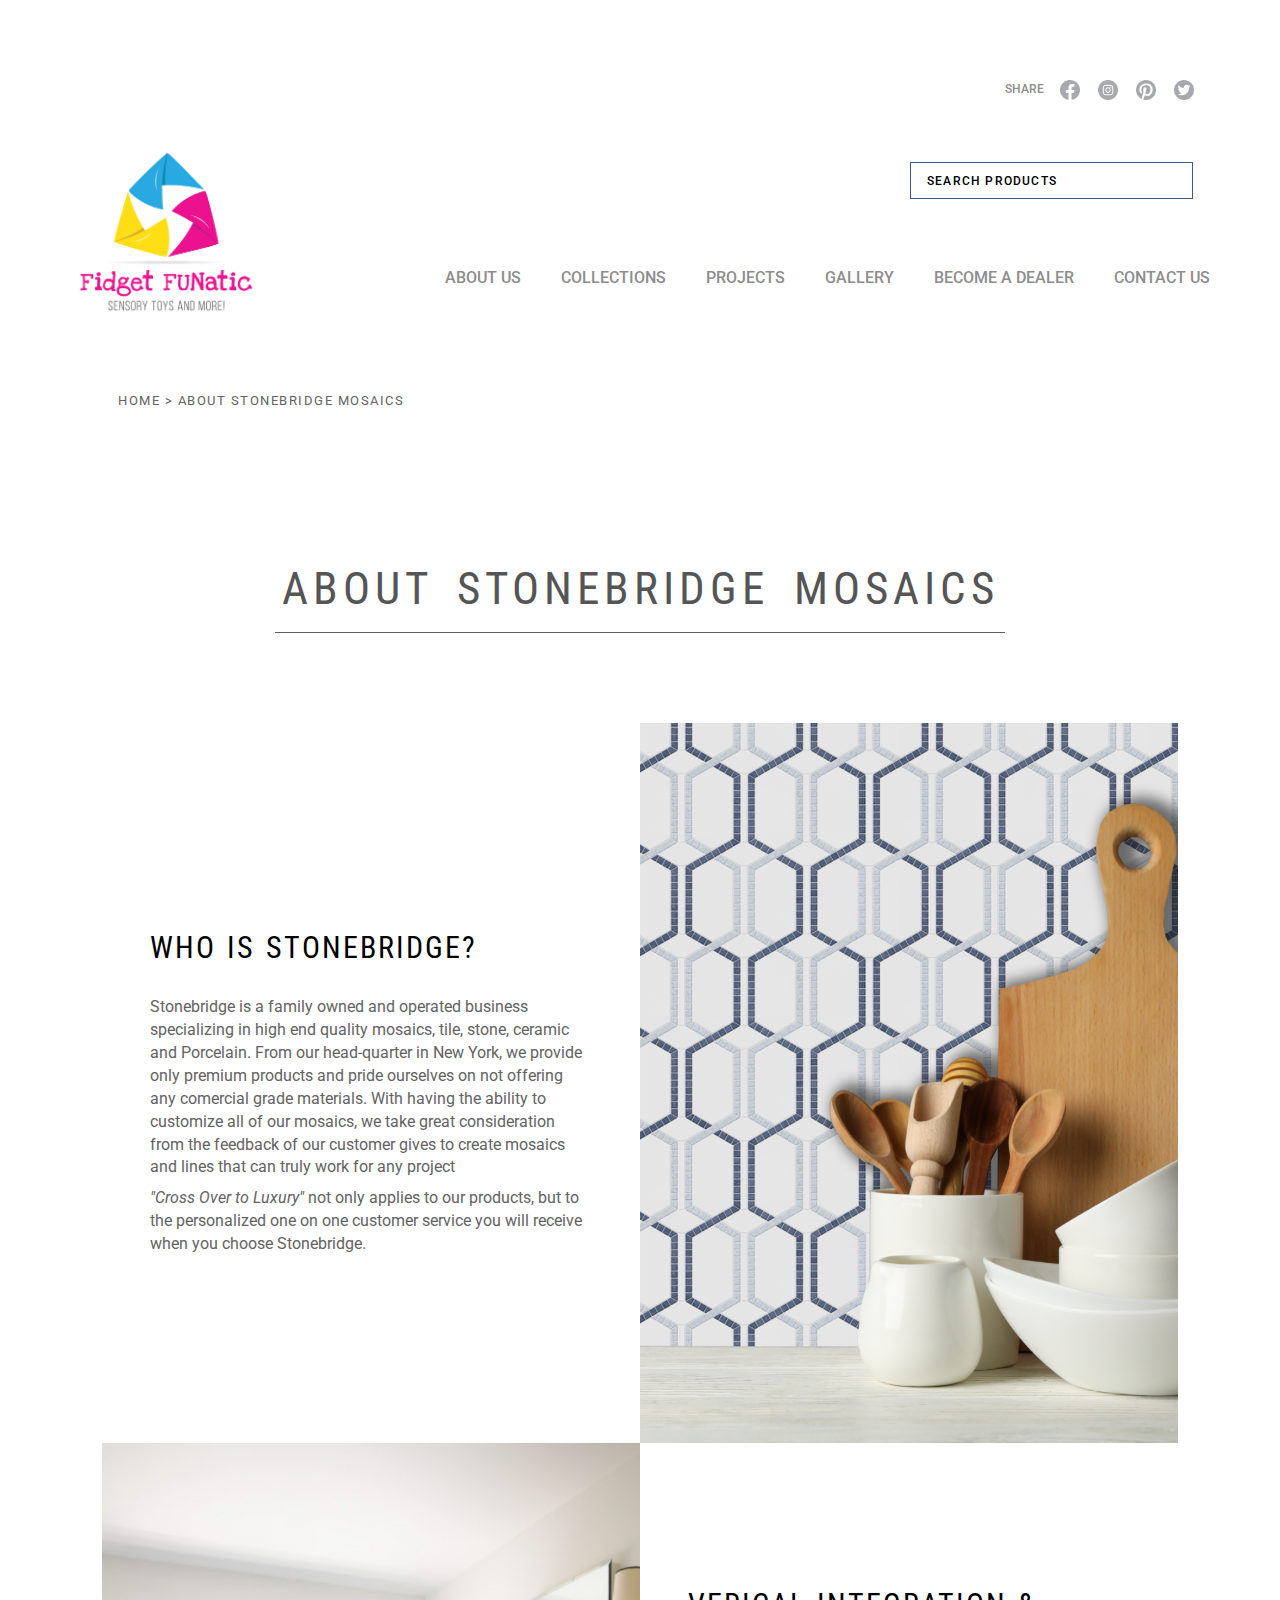
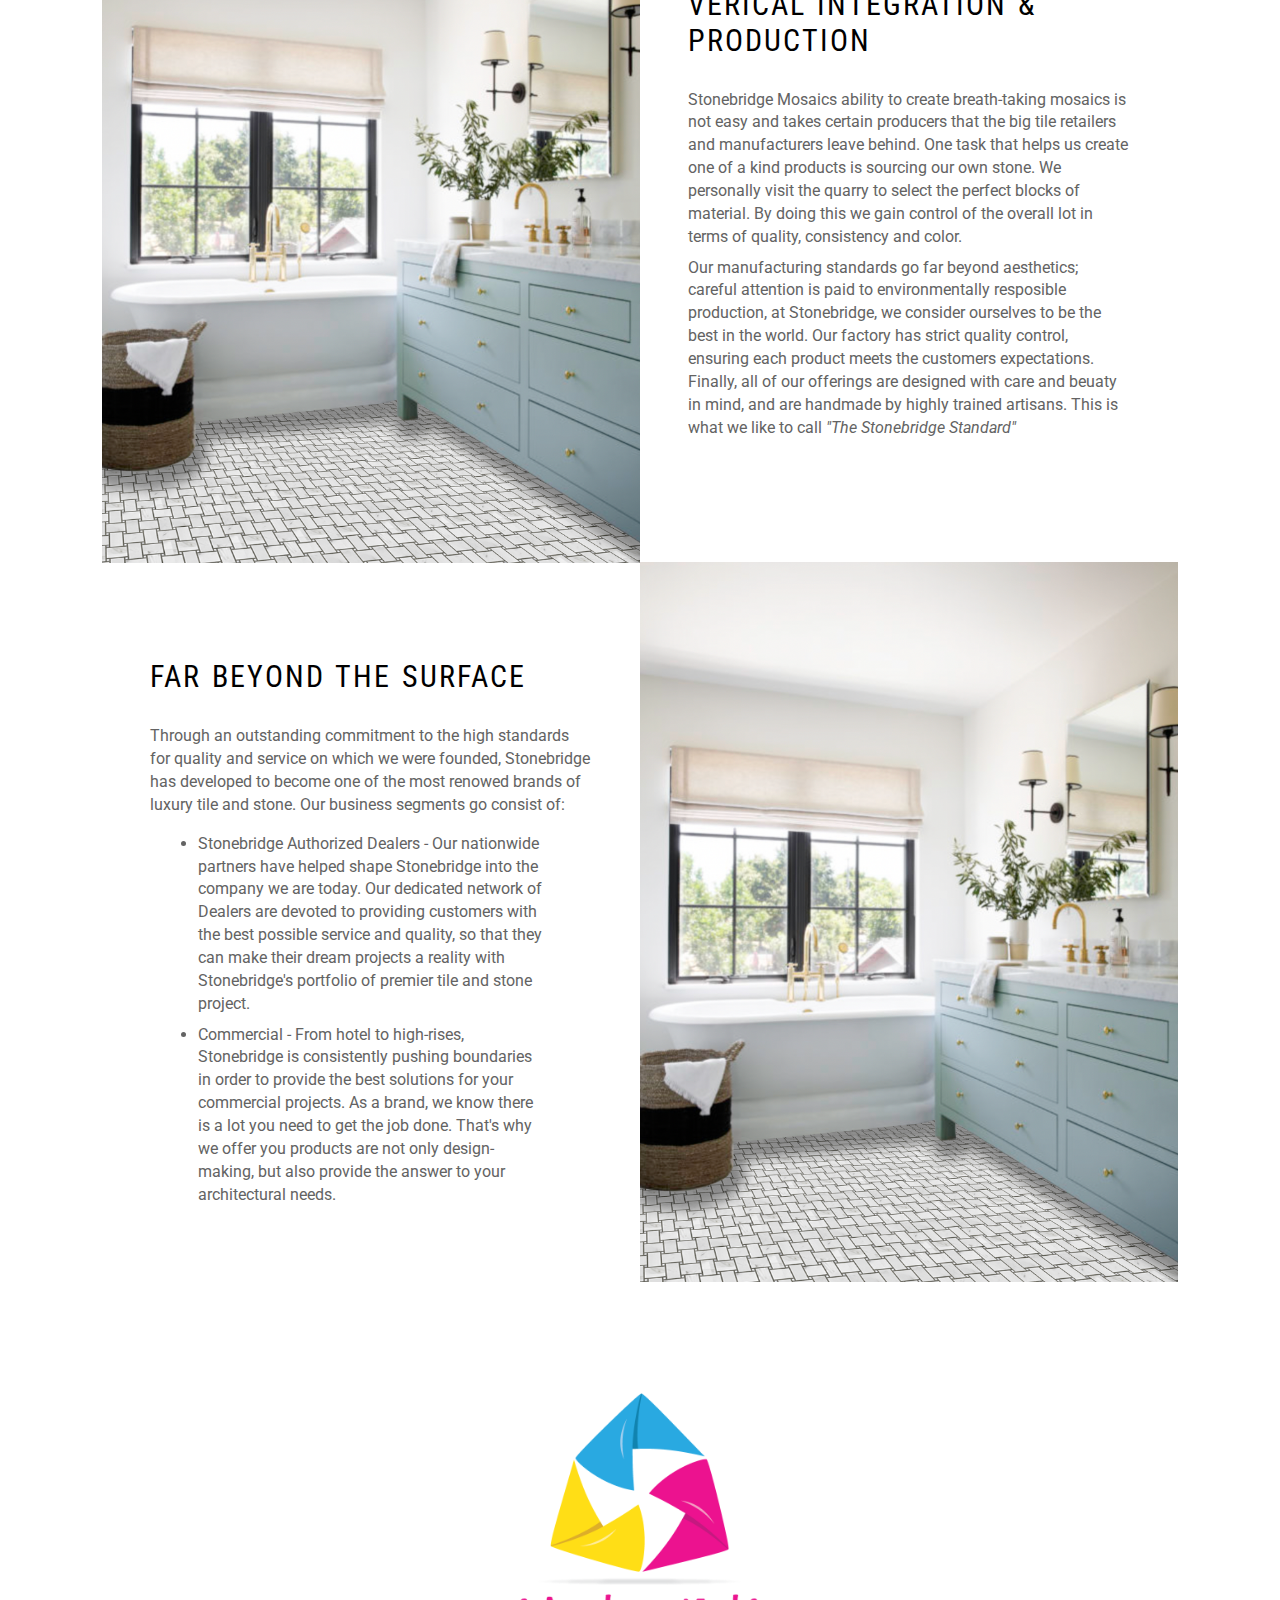
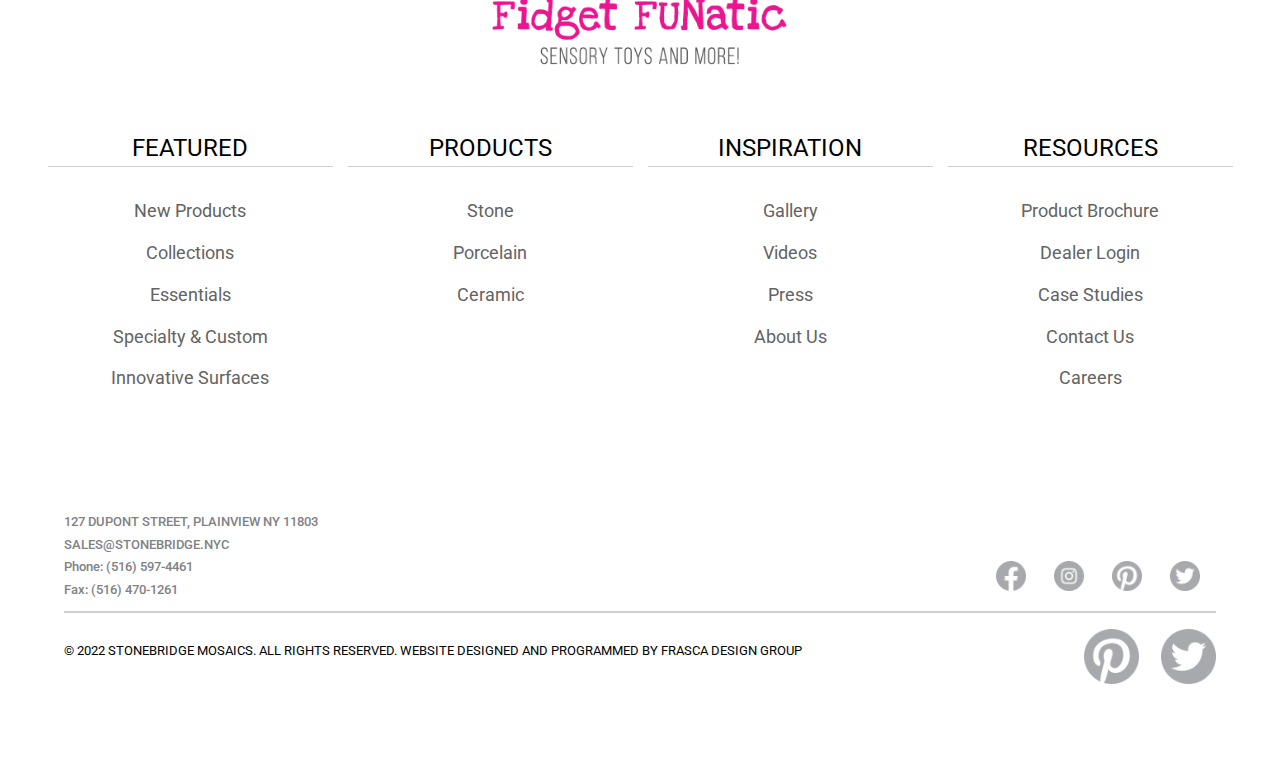
==== about.html @ 796a82a9 "Almost done with contact us page" ====
<!DOCTYPE html>
<html lang="en">
<head>
    <meta charset="UTF-8">
    <meta http-equiv="X-UA-Compatible" content="IE=edge">

    <title>HOME | STONEBRIDGE</title>
    <meta name="description" content="We sell tiles" />
    <meta name="keywords" content="tiles" />
	<meta name="format-detection" content="telephone=no">
	<meta name="mobile-web-app-capable" content="yes">

    <!-- Mobile Specific Metas
    –––––––––––––––––––––––––––––––––––––––––––––––––– -->
	<meta name="viewport" content="width=device-width, initial-scale=1, shrink-to-fit=no">

    <!-- META OG
    –––––––––––––––––––––––––––––––––––––––––––––––––– -->
	<meta property="og:type" content="website">
	<meta property="og:title" content="STONEBRIDGE">
	<meta property="og:description" content="We sell tiles">


    <!-- CSS
    –––––––––––––––––––––––––––––––––––––––––––––––––– -->
    <link rel="stylesheet" href="./css/style.min.css">
    <link rel="preconnect" href="https://fonts.googleapis.com">
    <link rel="preconnect" href="https://fonts.gstatic.com" crossorigin>
    <link href="https://fonts.googleapis.com/css2?family=Roboto+Condensed:ital,wght@0,300;0,400;0,700;1,300;1,400;1,700&family=Roboto:ital,wght@0,100;0,300;0,400;0,500;0,700;0,900;1,100;1,300;1,400;1,500;1,700;1,900&display=swap" rel="stylesheet">


    <!-- Favicon
    –––––––––––––––––––––––––––––––––––––––––––––––––– -->
    <!-- <link rel="icon" type="image/png" href="./images/Logo.png" /> -->

</head>
<body>
    <header>
        <!-- icons -->
        <!-- Remember to change to SVG -->
        <!-- <img src="./images/icons/facebook.svg" alt="Hello"/> -->
        <div class="header__icons d-flex align-items-center justify-content-center justify-content-lg-end mt-4 mt-80  pe-3 container mb-2 mb-lg-5">
            <span class="fs-12 color-gray-3 fw-500 d-inline-block"> SHARE </span>
            <img class="ms-3" src="./images/icons/facebook.png" alt="Facebook Logo"/>
            <img src="./images/icons/instagram.png" alt="Instagram Logo"/>
            <img src="./images/icons/pinterest.png" alt="pinterest Logo"/>
            <img src="./images/icons/twitter.png" alt="Twitter Logo"/>
        </div>

        <div class="d-flex flex-column flex-lg-row justify-content-between align-items-center container px-lg-0">
            <div class="header__logo">
                <a href="./index.html"><img src="./images/Logo/FidgetFUNatic-Logo.png" alt=""></a>
            </div>
            <div class="header__nav p-relative ">
                <div class="header__search p-absolute">
                    <input class="px-3 fw-500 fs-12 color-black me-lg-2" type="text" placeholder="SEARCH PRODUCTS">
                </div>
                <div class="header__nav-links mt-100 ">
                    <nav>
                        <ul class=" list-style-none color-gray-3 d-none d-lg-flex flex-column flex-lg-row gap-2 text-uppercase fw-500 fs-16 color-gray-3">
                            <li><a class="color-gray-3" href="./about.html">About Us</a></li>
                            <li><a class="color-gray-3" href="#">Collections</a></li>
                            <li><a class="color-gray-3" href="#">Projects</a></li>
                            <li><a class="color-gray-3" href="#">Gallery</a></li>
                            <li><a class="color-gray-3" href="#">Become A Dealer</a></li>
                            <li><a class="color-gray-3" href="./contact.html">Contact Us</a></li>
                        </ul>
                    </nav>

                </div>
            </div>
        </div>

    </header>

    <main>

        <div class="text-uppercase container mt-lg-5 ps-lg-5  pt-lg-3">
            <span class="fs-13 ls-2"> <a href="#">Home</a> > About Stonebridge Mosaics</span>
        </div>


        <section class="about-us mt-150">
            <h1 class="text-uppercase color-gray-5 font-2 text-center fs-45 fw-400 bb-gray bw-1 max-width-730 d-none d-lg-block mx-auto ls-5 ws-4 pb-3 mb-90">About Stonebridge Mosaics</h1>
            <!-- 1st Section -->
            <div class="d-flex max-width-1100 container flex-column flex-lg-row justify-content-center align-items-center">
                <div class="flex-equal text-lg-left px-2 px-lg-0 align-content-center">
                    <h3 class="text-uppercase font-2 fs-30 ls-3 fw-400 color-black px-lg-5 ws-2">Who is stonebridge?</h3>
                    <p class="px-lg-5 mb-lg-1">
                        Stonebridge is a family owned and operated business specializing in high end quality mosaics, tile, stone, ceramic and Porcelain. From our head-quarter in New York, we provide only premium products and pride ourselves on not offering any comercial grade materials. With having the ability to customize all of our mosaics, we take great consideration from the feedback of our customer gives to create mosaics and lines that can truly work for any project 
                    </p>
                    <p class="px-lg-5 mt-lg-2">
                        <em> "Cross Over to Luxury" </em> not only applies to our products, but to the personalized one on one customer service you will receive when you choose Stonebridge.
                    </p>
                </div>
                <div class="flex-equal">
                    <img class="height-750 width-595" src="./images/Tahiti Install.png" alt="">
                </div>
            </div>

            <!-- 2nd Section -->
            <div class="d-flex max-width-1100 container flex-column-reverse flex-lg-row justify-content-center align-items-center negative-margin-top-7">
                <div class="flex-equal text-lg-left px-2 px-lg-0">
                    <img class="height-750 width-595" src="./images/Grand Basket Calacatta Lagos Azul Install.png" alt="">
                </div>
                <div class="flex-equal text-lg-left text-center">
                    <h3 class="text-uppercase font-2 fs-30 ls-3 fw-400 color-black px-lg-5 ws-2">Verical Integration & Production</h3>
                    <p class="px-lg-5 mb-lg-1">
                        Stonebridge Mosaics ability to create breath-taking mosaics is not easy and takes certain producers that the big tile retailers and manufacturers leave behind. One task that helps us create one of a kind products is sourcing our own stone. We personally visit the quarry to select the perfect blocks of material. By doing this we gain control of the overall lot in terms of quality, consistency and color.
                    </p>

                    <p class="px-lg-5 mt-lg-2">
                        Our manufacturing standards go far beyond aesthetics; careful attention is paid to environmentally resposible production, at Stonebridge, we consider ourselves to be the best in the world. Our factory has strict quality control, ensuring each product meets the customers expectations. Finally, all of our offerings are designed with care and beuaty in mind, and are handmade by highly trained artisans. This is what we like to call <em>"The Stonebridge Standard"</em>
                    </p>

                </div>
            </div>

            <!-- 3rd Section -->
            <div class="d-flex max-width-1100 container flex-column flex-lg-row justify-content-center align-items-center negative-margin-top-7">
                <div class="flex-equal">
                    <h3 class="text-uppercase font-2 fs-30 ls-3 fw-400 color-black px-lg-5 ws-2">Far beyond the surface</h3>
                    <p class="px-lg-5">
                        Through an outstanding commitment to the high standards for quality and service on which we were founded, Stonebridge has developed to become one of the most renowed brands of luxury tile and stone. Our business segments go consist of:
                    </p>

                    <ul class="px-lg-5">
                        <li class="mx-lg-5 mb-2">
                            Stonebridge Authorized Dealers - Our nationwide partners have helped shape Stonebridge into the company we are today. Our dedicated network of Dealers are devoted to providing customers with the best possible service and quality, so that they can make their dream projects a reality with Stonebridge's portfolio of premier tile and stone project.
                        </li>
                        <li class="mx-lg-5">
                            Commercial - From hotel to high-rises, Stonebridge is consistently pushing boundaries in order to provide the best solutions for your commercial projects. As a brand, we know there is a lot you need to get the job done. That's why we offer you products are not only design-making, but also provide the answer to your architectural needs.
                        </li>
                    </ul>
                </div>
                <div class="flex-equal text-lg-left px-2 px-lg-0">
                    <img class="height-750 width-595" src="./images/Grand Basket Calacatta Lagos Azul Install.png" alt="">
                </div>
            </div>


        </section>

    </main>

    <footer class="mt-5 pt-lg-5 mt-lg-5 mb-lg-5 pb-lg-3">

        <!-- LOGO -->
        <div class="mx-auto mb-lg-3 width-330">
            <a href="./index.html">
                <img src="./images/Logo/FidgetFUNatic-Logo.png" alt="">
            </a>
        </div>

        <!-- Nav Links -->
        <div class="d-flex flex-column flex-lg-row max-width-1200 mx-auto text-center fs-18 pb-lg-5">
            
            <div class="flex-equal">
                <h4 class="fs-24 fw-400 color-black bb-gray-custom bw-1 width-95 mx-auto">FEATURED</h4>
                <nav>
                    <ul class="list-style-none ps-0">
                        <li class="mb-3"><a href="#">New Products</a></li>
                        <li class="mb-3"><a href="#">Collections</a></li>
                        <li class="mb-3"><a href="#">Essentials</a></li>
                        <li class="mb-3"><a href="#">Specialty & Custom</a></li>
                        <li class="mb-3"><a href="#">Innovative Surfaces</a></li>
                    </ul>
                </nav>
            </div>
            <div class="flex-equal">
                <h4 class="fs-24 fw-400 color-black bb-gray-custom bw-1 width-95 mx-auto">PRODUCTS</h4>
                <nav>
                    <ul class="list-style-none ps-0">
                        <li class="mb-3"><a href="#">Stone</a></li>
                        <li class="mb-3"><a href="#">Porcelain</a></li>
                        <li class="mb-3"><a href="#">Ceramic</a></li>
                    </ul>
                </nav>
            </div>
            <div class="flex-equal">
                <h4 class="fs-24 fw-400 color-black bb-gray-custom bw-1 width-95 mx-auto">INSPIRATION</h4>
                <nav>
                    <ul class="list-style-none ps-0">
                        <li class="mb-3"><a href="#">Gallery</a></li>
                        <li class="mb-3"><a href="#">Videos</a></li>
                        <li class="mb-3"><a href="#">Press</a></li>
                        <li class="mb-3"><a href="#">About Us</a></li>
                    </ul>
                </nav>
            </div>
            <div class="flex-equal">
                <h4 class="fs-24 fw-400 color-black bb-gray-custom bw-1 width-95 mx-auto">RESOURCES</h4>
                <nav>
                    <ul class="list-style-none ps-0">
                        <li class="mb-3"><a href="#">Product Brochure</a></li>
                        <li class="mb-3"><a href="#">Dealer Login</a></li>
                        <li class="mb-3"><a href="#">Case Studies</a></li>
                        <li class="mb-3"><a href="#">Contact Us</a></li>
                        <li class="mb-3"><a href="./contact.html">Careers</a></li>
                    </ul>
                </nav>
            </div>
        </div>

        <!-- FOOTER CONTACT -->
        <div class="max-width-1200 width-90 mx-auto text-center text-lg-left mt-5 mt-lg-5 pt-lg-2 color-gray-4">
            <div class="d-flex flex-column flex-lg-row justify-content-between mb-0 bb-gray-custom pb-3 pb-lg-1 bw-4">
                <div class="fs-13 fw-500">
                    <p class="my-0 mb-1">127 DUPONT STREET, PLAINVIEW NY 11803</p>
                    <p class="my-0 mb-1">SALES@STONEBRIDGE.NYC</p>
                    <p class="my-0 mb-1">Phone: (516) 597-4461</p>
                    <p class="my-0 mb-2">Fax: (516) 470-1261</p>
                </div>
                <div>
                    <div class="footer__icons d-flex align-items-center justify-content-center justify-content-lg-end  pe-3 container pt-5">
                        <a href="#">
                            <img class="ms-3" src="./images/icons/facebook.png" alt="Facebook Logo"/>
                        </a>
                        <a href="#">
                            <img src="./images/icons/instagram.png" alt="Instagram Logo"/>
                        </a>
                        <a href="#">
                            <img src="./images/icons/pinterest.png" alt="pinterest Logo"/>
                        </a>
                        <a href="#">
                            <img src="./images/icons/twitter.png" alt="Twitter Logo"/>
                        </a>
                    </div>
            
                </div>
            </div>
            <div class="d-flex flex-column flex-lg-row justify-content-center justify-content-lg-between mt-3 mb-4">
                <div>
                    <p class="text-uppercase fs-13 color-black">© 2022 stonebridge mosaics. All Rights Reserved. website designed and programmed by <a href="#" class="color-black">frasca design group</a></p>
                </div>
                <div class="footer__contact">
                    <a href="#">
                        <img src="./images/icons/pinterest.png" alt="pinterest Logo"/>
                    </a>
                    <a href="#">
                        <img src="./images/icons/twitter.png" alt="Twitter Logo"/>
                    </a>
                </div>
            </div>
        </div>
    </footer>

    <script src="./js/scripts.js"></script>
</body>
</html>
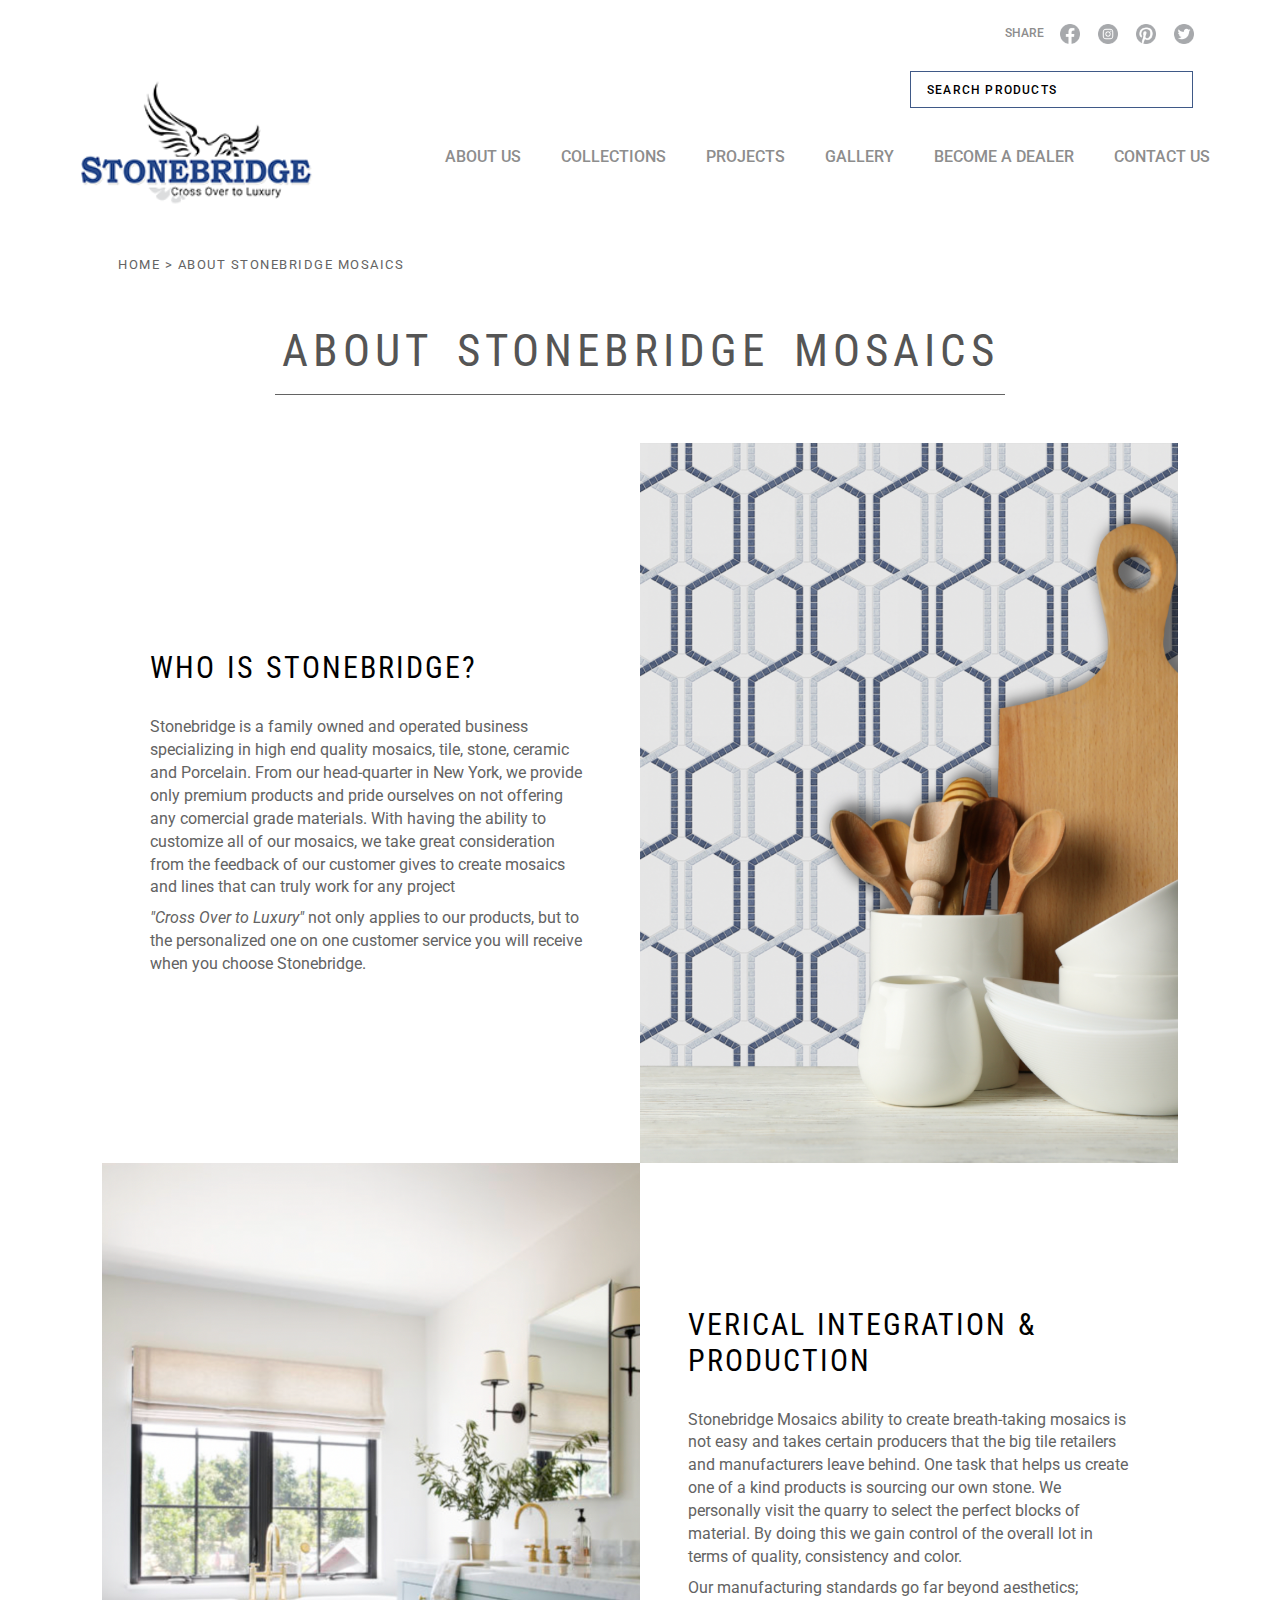
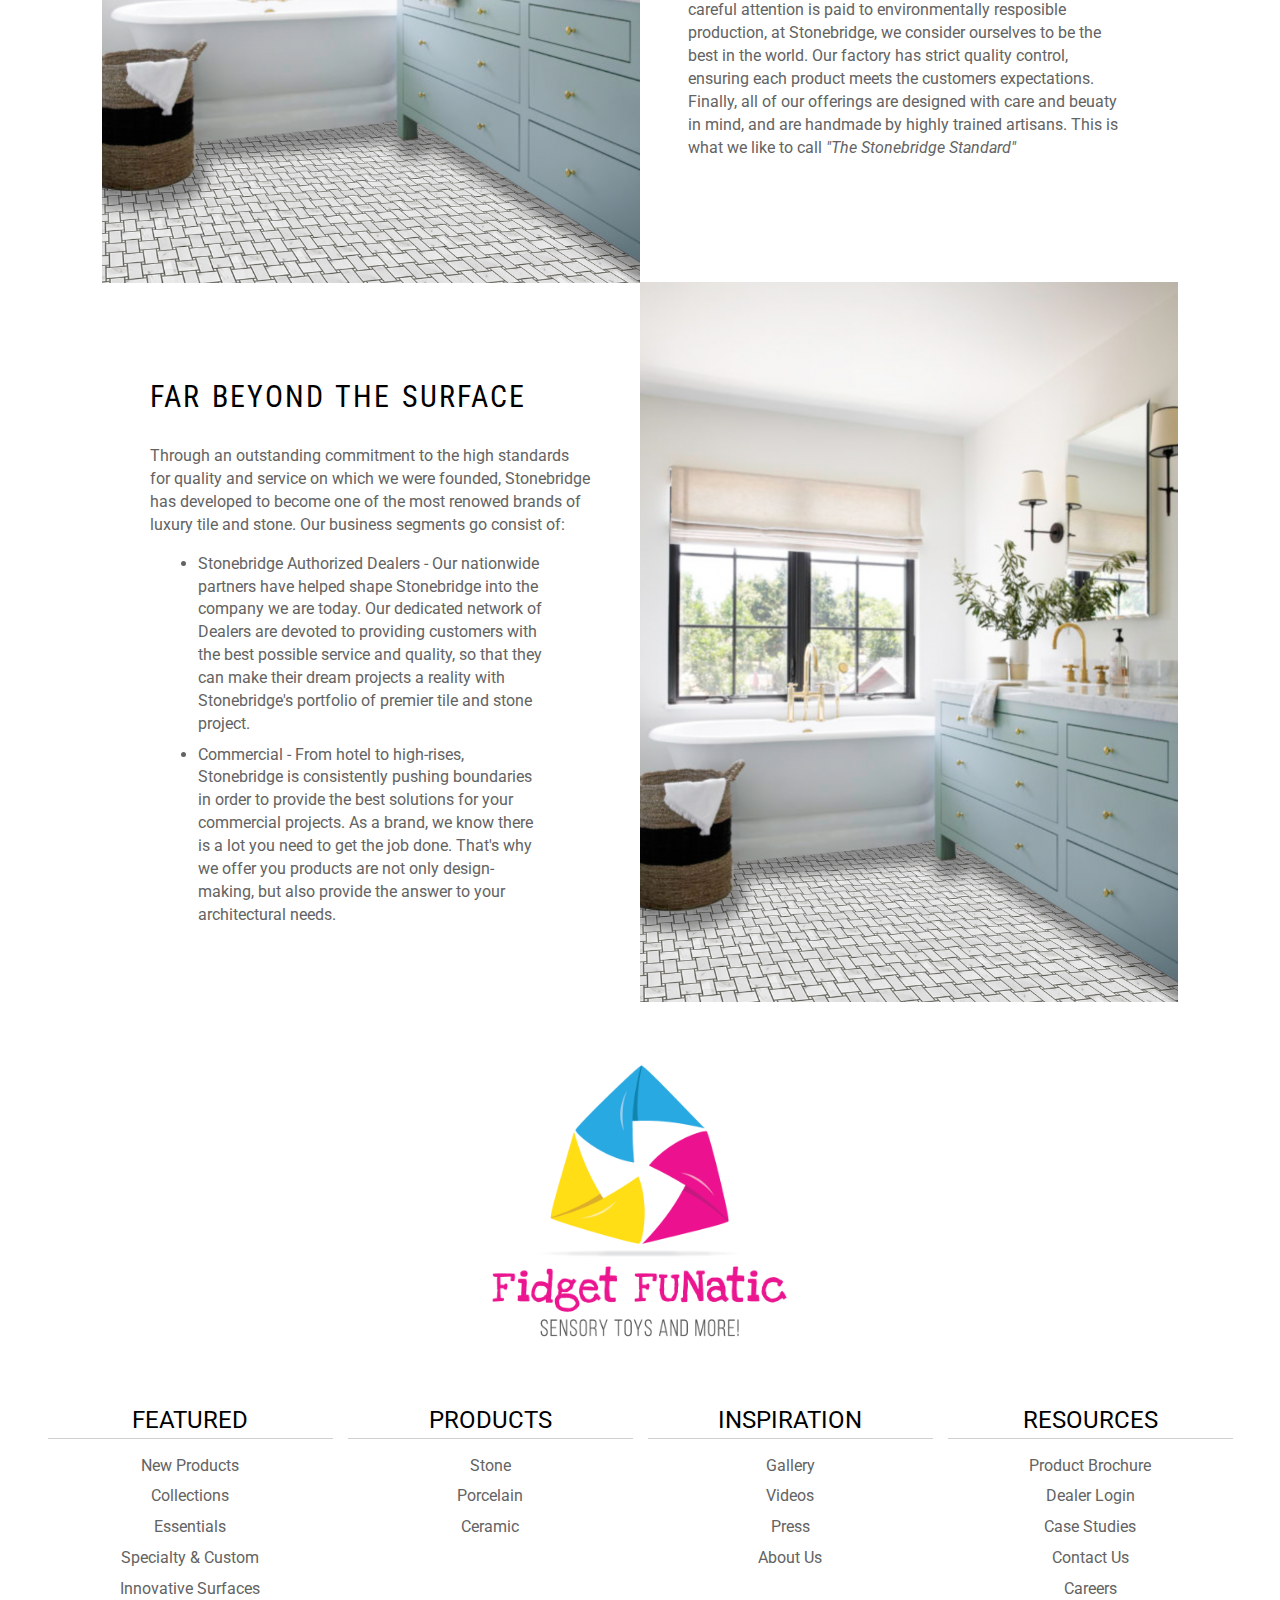
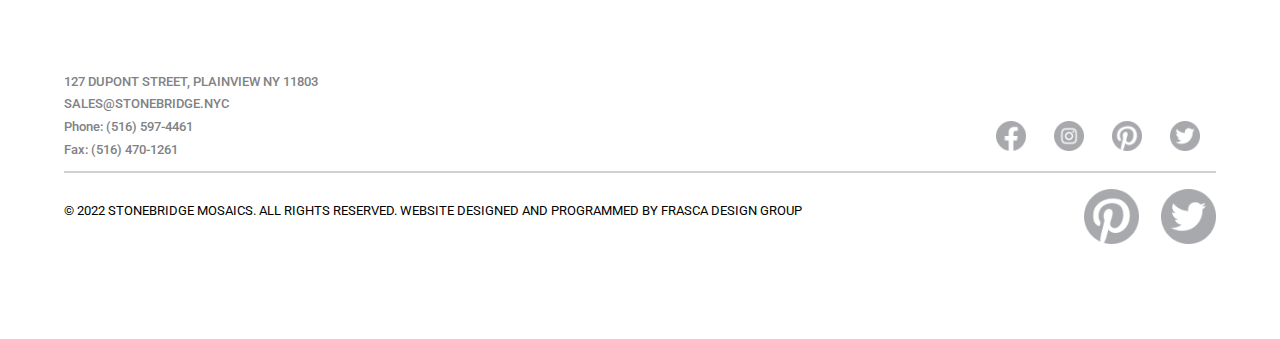
==== commit 7f718270: "Working on Carousel" ====
--- a/about.html
+++ b/about.html
@@ -4,7 +4,7 @@
     <meta charset="UTF-8">
     <meta http-equiv="X-UA-Compatible" content="IE=edge">
 
-    <title>HOME | STONEBRIDGE</title>
+    <title>ABOUT US | STONEBRIDGE</title>
     <meta name="description" content="We sell tiles" />
     <meta name="keywords" content="tiles" />
 	<meta name="format-detection" content="telephone=no">
@@ -31,7 +31,7 @@
 
     <!-- Favicon
     –––––––––––––––––––––––––––––––––––––––––––––––––– -->
-    <!-- <link rel="icon" type="image/png" href="./images/Logo.png" /> -->
+    <link rel="icon" type="image/png" href="./images/Logo/StoneBridge-Logo_tagline.png" />
 
 </head>
 <body>
@@ -39,7 +39,7 @@
         <!-- icons -->
         <!-- Remember to change to SVG -->
         <!-- <img src="./images/icons/facebook.svg" alt="Hello"/> -->
-        <div class="header__icons d-flex align-items-center justify-content-center justify-content-lg-end mt-4 mt-80  pe-3 container mb-2 mb-lg-5">
+        <div class="header__icons d-flex align-items-center justify-content-center justify-content-lg-end mt-4 mt-lg-4  pe-3 container mb-2 mb-lg-2">
             <span class="fs-12 color-gray-3 fw-500 d-inline-block"> SHARE </span>
             <img class="ms-3" src="./images/icons/facebook.png" alt="Facebook Logo"/>
             <img src="./images/icons/instagram.png" alt="Instagram Logo"/>
@@ -47,9 +47,10 @@
             <img src="./images/icons/twitter.png" alt="Twitter Logo"/>
         </div>
 
+        <!-- LOGO -->
         <div class="d-flex flex-column flex-lg-row justify-content-between align-items-center container px-lg-0">
             <div class="header__logo">
-                <a href="./index.html"><img src="./images/Logo/FidgetFUNatic-Logo.png" alt=""></a>
+                <a href="./index.html"><img src="./images/Logo/StoneBridge-Logo_tagline.png" alt=""></a>
             </div>
             <div class="header__nav p-relative ">
                 <div class="header__search p-absolute">
@@ -75,13 +76,13 @@
 
     <main>
 
-        <div class="text-uppercase container mt-lg-5 ps-lg-5  pt-lg-3">
+        <div class="text-uppercase container px-5 mt-lg-4 ps-lg-5 ">
             <span class="fs-13 ls-2"> <a href="#">Home</a> > About Stonebridge Mosaics</span>
         </div>
 
 
-        <section class="about-us mt-150">
-            <h1 class="text-uppercase color-gray-5 font-2 text-center fs-45 fw-400 bb-gray bw-1 max-width-730 d-none d-lg-block mx-auto ls-5 ws-4 pb-3 mb-90">About Stonebridge Mosaics</h1>
+        <section class="about-us mt-lg-5">
+            <h1 class=" mt-5 mt-lg-0 text-uppercase color-gray-5 font-2 text-center fs-24 fs-lg-45 fw-400 bb-gray bw-1 max-width-730 mx-auto ls-5 ws-4 pb-3 mb-3 mb-lg-5">About Stonebridge Mosaics</h1>
             <!-- 1st Section -->
             <div class="d-flex max-width-1100 container flex-column flex-lg-row justify-content-center align-items-center">
                 <div class="flex-equal text-lg-left px-2 px-lg-0 align-content-center">
@@ -103,7 +104,7 @@
                 <div class="flex-equal text-lg-left px-2 px-lg-0">
                     <img class="height-750 width-595" src="./images/Grand Basket Calacatta Lagos Azul Install.png" alt="">
                 </div>
-                <div class="flex-equal text-lg-left text-center">
+                <div class="flex-equal text-lg-left px-2 px-lg-0 align-content-center">
                     <h3 class="text-uppercase font-2 fs-30 ls-3 fw-400 color-black px-lg-5 ws-2">Verical Integration & Production</h3>
                     <p class="px-lg-5 mb-lg-1">
                         Stonebridge Mosaics ability to create breath-taking mosaics is not easy and takes certain producers that the big tile retailers and manufacturers leave behind. One task that helps us create one of a kind products is sourcing our own stone. We personally visit the quarry to select the perfect blocks of material. By doing this we gain control of the overall lot in terms of quality, consistency and color.
@@ -118,7 +119,7 @@
 
             <!-- 3rd Section -->
             <div class="d-flex max-width-1100 container flex-column flex-lg-row justify-content-center align-items-center negative-margin-top-7">
-                <div class="flex-equal">
+                <div class="flex-equal text-lg-left px-2 px-lg-0 align-content-center">
                     <h3 class="text-uppercase font-2 fs-30 ls-3 fw-400 color-black px-lg-5 ws-2">Far beyond the surface</h3>
                     <p class="px-lg-5">
                         Through an outstanding commitment to the high standards for quality and service on which we were founded, Stonebridge has developed to become one of the most renowed brands of luxury tile and stone. Our business segments go consist of:
@@ -143,7 +144,7 @@
 
     </main>
 
-    <footer class="mt-5 pt-lg-5 mt-lg-5 mb-lg-5 pb-lg-3">
+    <footer class="mt-5 mt-lg-5 mb-lg-5 pb-lg-3">
 
         <!-- LOGO -->
         <div class="mx-auto mb-lg-3 width-330">
@@ -153,57 +154,57 @@
         </div>
 
         <!-- Nav Links -->
-        <div class="d-flex flex-column flex-lg-row max-width-1200 mx-auto text-center fs-18 pb-lg-5">
+        <div class="d-flex flex-column flex-lg-row max-width-1200 mx-auto text-center fs-15 fs-lg-16 pb-lg-5">
             
             <div class="flex-equal">
-                <h4 class="fs-24 fw-400 color-black bb-gray-custom bw-1 width-95 mx-auto">FEATURED</h4>
-                <nav>
-                    <ul class="list-style-none ps-0">
-                        <li class="mb-3"><a href="#">New Products</a></li>
-                        <li class="mb-3"><a href="#">Collections</a></li>
-                        <li class="mb-3"><a href="#">Essentials</a></li>
-                        <li class="mb-3"><a href="#">Specialty & Custom</a></li>
-                        <li class="mb-3"><a href="#">Innovative Surfaces</a></li>
-                    </ul>
-                </nav>
-            </div>
-            <div class="flex-equal">
-                <h4 class="fs-24 fw-400 color-black bb-gray-custom bw-1 width-95 mx-auto">PRODUCTS</h4>
-                <nav>
-                    <ul class="list-style-none ps-0">
-                        <li class="mb-3"><a href="#">Stone</a></li>
-                        <li class="mb-3"><a href="#">Porcelain</a></li>
-                        <li class="mb-3"><a href="#">Ceramic</a></li>
-                    </ul>
-                </nav>
-            </div>
-            <div class="flex-equal">
-                <h4 class="fs-24 fw-400 color-black bb-gray-custom bw-1 width-95 mx-auto">INSPIRATION</h4>
-                <nav>
-                    <ul class="list-style-none ps-0">
-                        <li class="mb-3"><a href="#">Gallery</a></li>
-                        <li class="mb-3"><a href="#">Videos</a></li>
-                        <li class="mb-3"><a href="#">Press</a></li>
-                        <li class="mb-3"><a href="#">About Us</a></li>
-                    </ul>
-                </nav>
-            </div>
-            <div class="flex-equal">
-                <h4 class="fs-24 fw-400 color-black bb-gray-custom bw-1 width-95 mx-auto">RESOURCES</h4>
-                <nav>
-                    <ul class="list-style-none ps-0">
-                        <li class="mb-3"><a href="#">Product Brochure</a></li>
-                        <li class="mb-3"><a href="#">Dealer Login</a></li>
-                        <li class="mb-3"><a href="#">Case Studies</a></li>
-                        <li class="mb-3"><a href="#">Contact Us</a></li>
-                        <li class="mb-3"><a href="./contact.html">Careers</a></li>
+                <h4 class="fs-24 fw-400 color-black bb-gray-custom mb-2 mb-lg-1 mb-2 bw-1 width-95 mx-auto">FEATURED</h4>
+                <nav>
+                    <ul class="list-style-none ps-0">
+                        <li class="mb-2"><a href="#">New Products</a></li>
+                        <li class="mb-2"><a href="#">Collections</a></li>
+                        <li class="mb-2"><a href="#">Essentials</a></li>
+                        <li class="mb-2"><a href="#">Specialty & Custom</a></li>
+                        <li class="mb-2"><a href="#">Innovative Surfaces</a></li>
+                    </ul>
+                </nav>
+            </div>
+            <div class="flex-equal">
+                <h4 class="fs-24 fw-400 color-black bb-gray-custom mb-lg-1 mb-2 bw-1 width-95 mx-auto">PRODUCTS</h4>
+                <nav>
+                    <ul class="list-style-none ps-0">
+                        <li class="mb-2"><a href="#">Stone</a></li>
+                        <li class="mb-2"><a href="#">Porcelain</a></li>
+                        <li class="mb-2"><a href="#">Ceramic</a></li>
+                    </ul>
+                </nav>
+            </div>
+            <div class="flex-equal">
+                <h4 class="fs-24 fw-400 color-black bb-gray-custom mb-lg-1 mb-2 bw-1 width-95 mx-auto">INSPIRATION</h4>
+                <nav>
+                    <ul class="list-style-none ps-0">
+                        <li class="mb-2"><a href="#">Gallery</a></li>
+                        <li class="mb-2"><a href="#">Videos</a></li>
+                        <li class="mb-2"><a href="#">Press</a></li>
+                        <li class="mb-2"><a href="./about.html">About Us</a></li>
+                    </ul>
+                </nav>
+            </div>
+            <div class="flex-equal">
+                <h4 class="fs-24 fw-400 color-black bb-gray-custom mb-lg-1 mb-2 bw-1 width-95 mx-auto">RESOURCES</h4>
+                <nav>
+                    <ul class="list-style-none ps-0">
+                        <li class="mb-2"><a href="#">Product Brochure</a></li>
+                        <li class="mb-2"><a href="#">Dealer Login</a></li>
+                        <li class="mb-2"><a href="#">Case Studies</a></li>
+                        <li class="mb-2"><a href="./contact.html">Contact Us</a></li>
+                        <li class="mb-2"><a href="#">Careers</a></li>
                     </ul>
                 </nav>
             </div>
         </div>
 
         <!-- FOOTER CONTACT -->
-        <div class="max-width-1200 width-90 mx-auto text-center text-lg-left mt-5 mt-lg-5 pt-lg-2 color-gray-4">
+        <div class="max-width-1200 width-90 mx-auto text-center text-lg-left mt-5 mt-lg-0 pt-lg-2 color-gray-4">
             <div class="d-flex flex-column flex-lg-row justify-content-between mb-0 bb-gray-custom pb-3 pb-lg-1 bw-4">
                 <div class="fs-13 fw-500">
                     <p class="my-0 mb-1">127 DUPONT STREET, PLAINVIEW NY 11803</p>
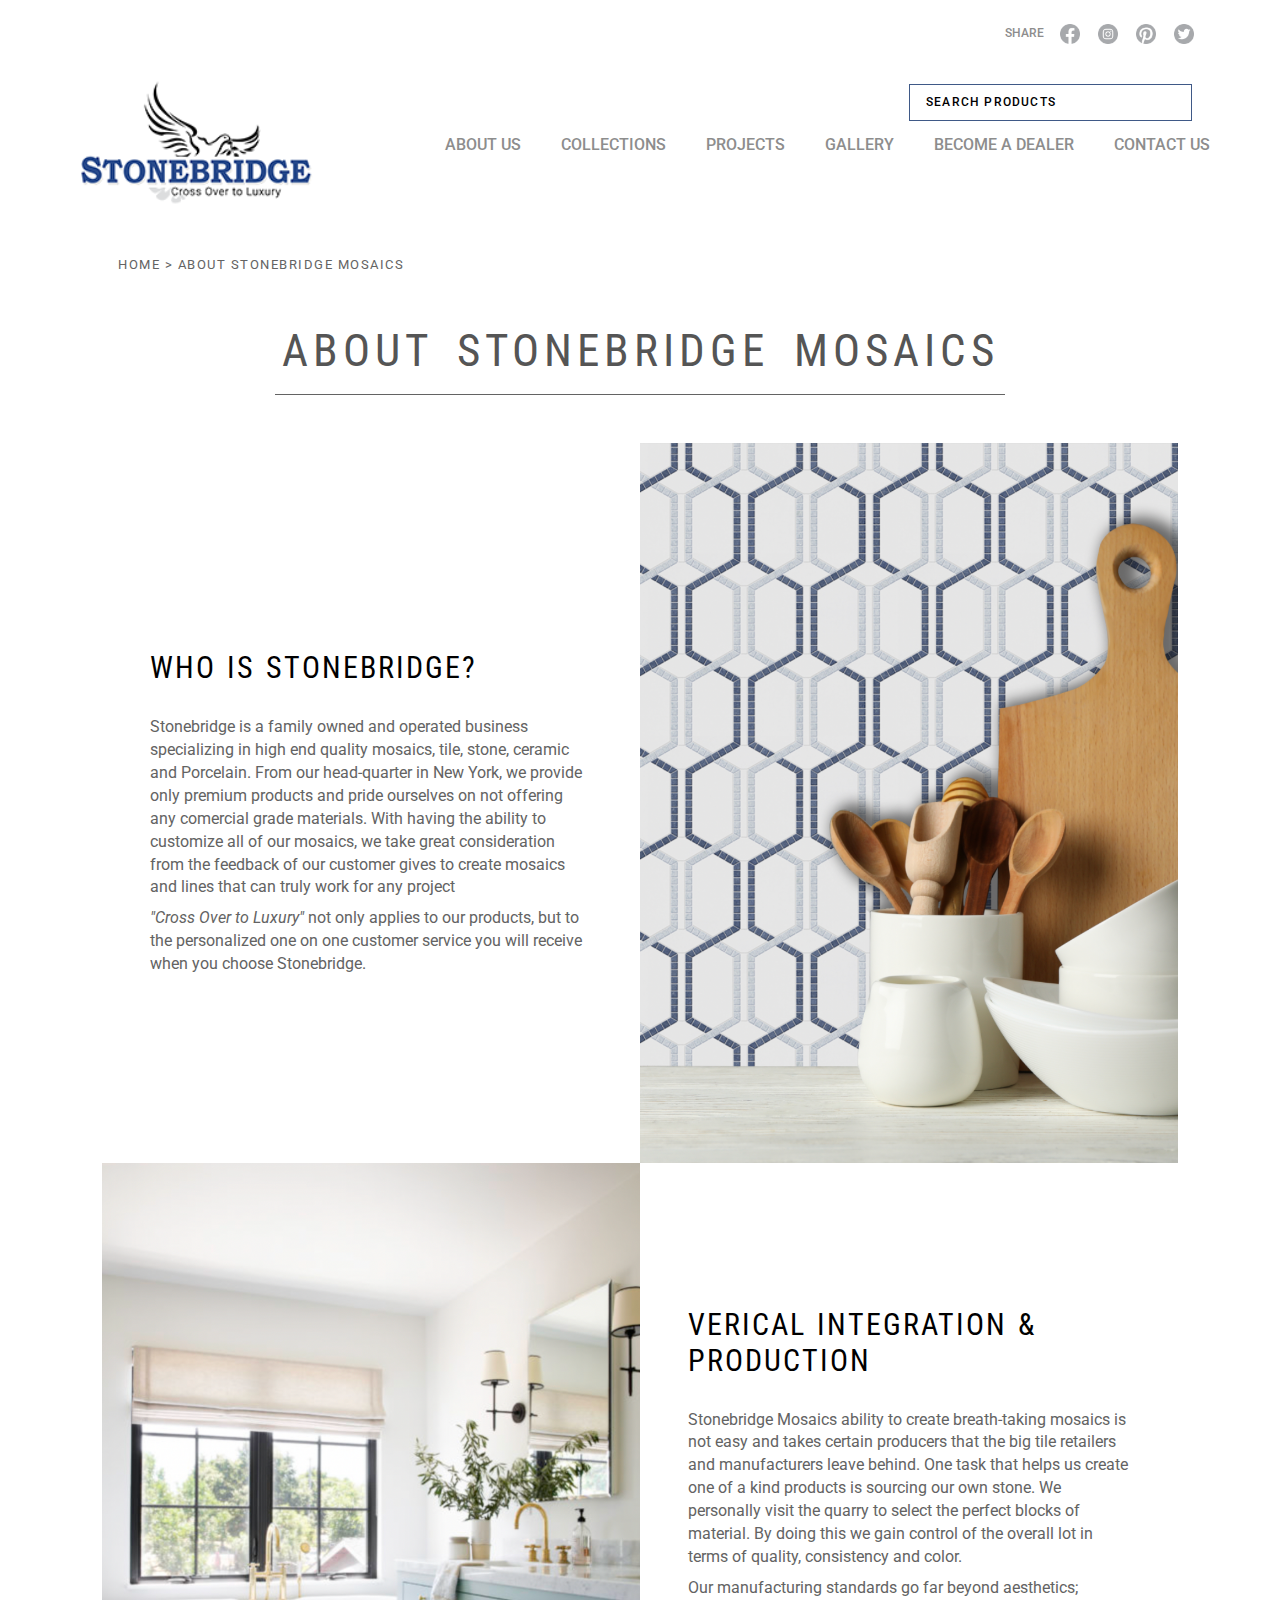
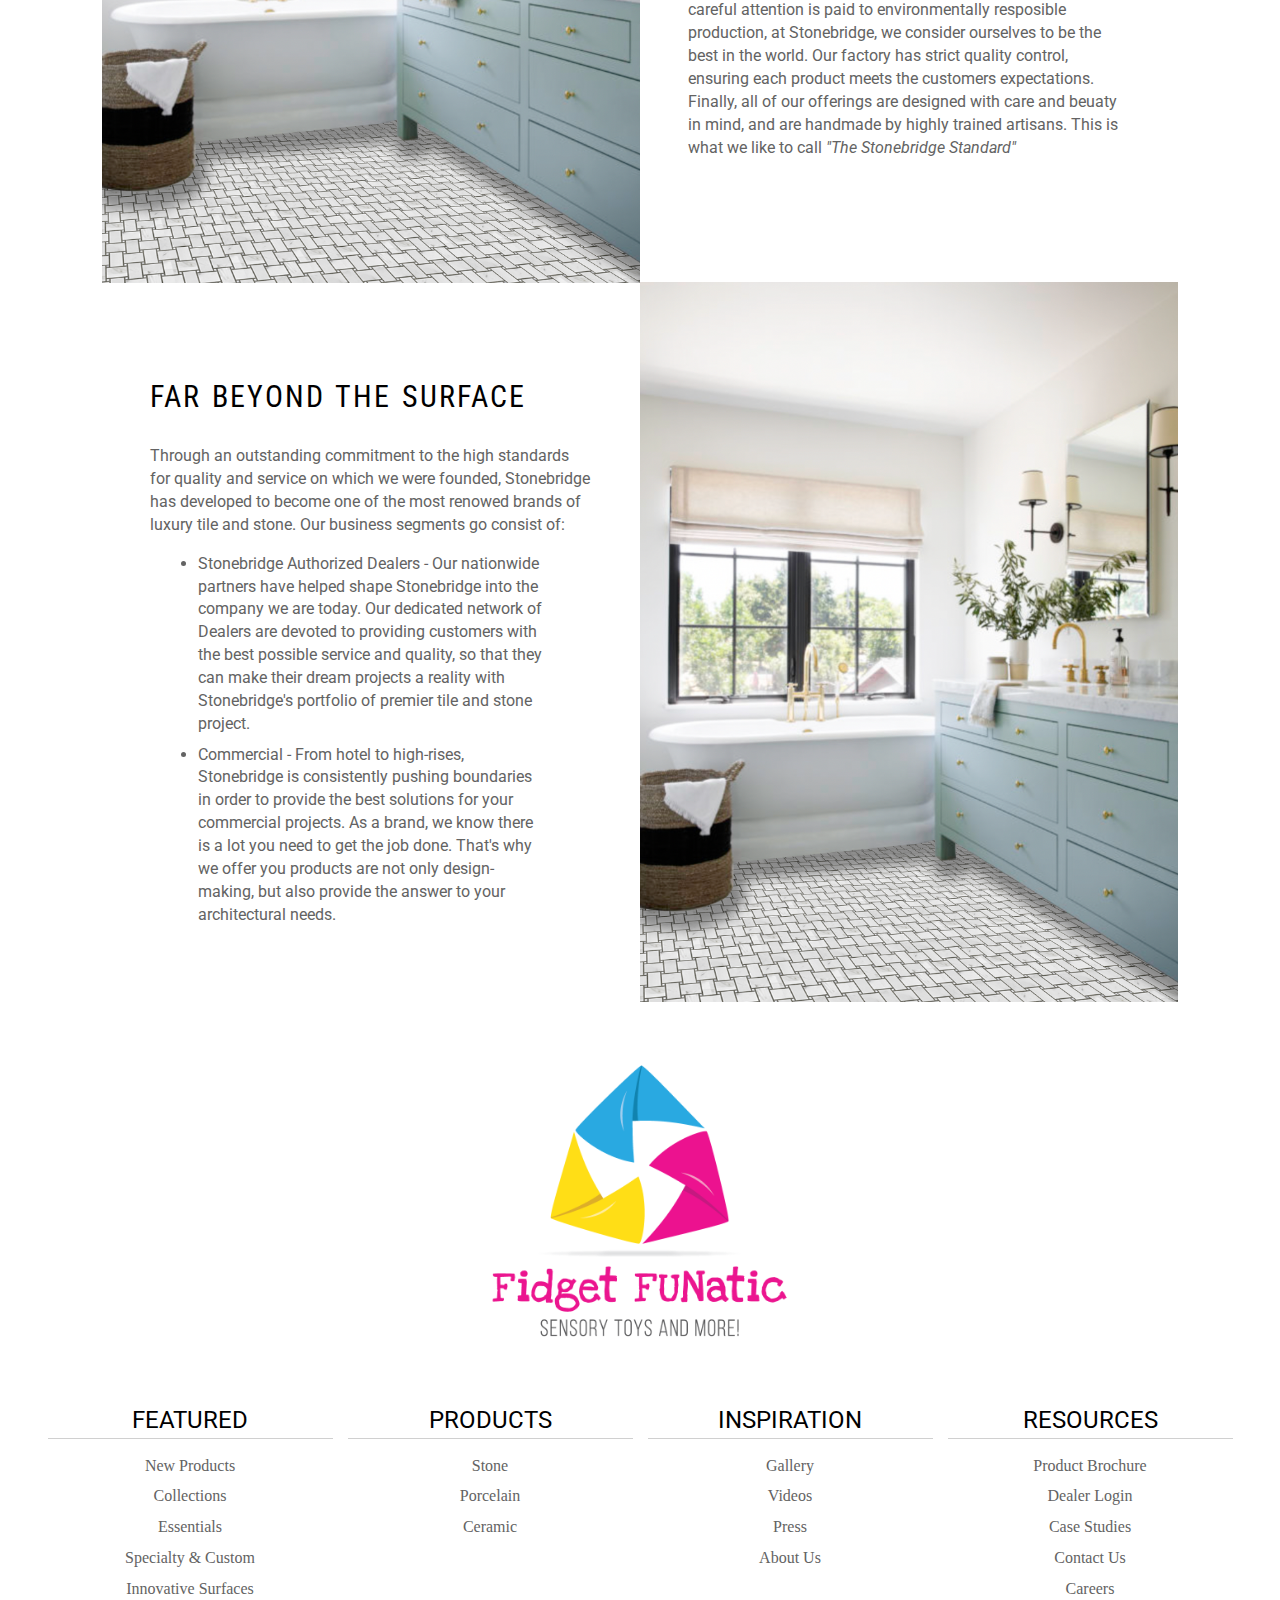
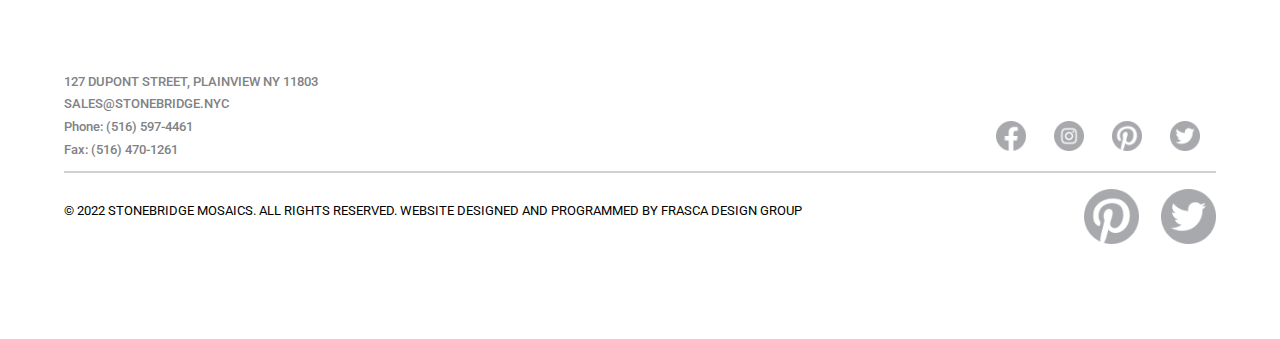
==== commit 65df9a63: "Finished Working Carousel" ====
--- a/about.html
+++ b/about.html
@@ -59,12 +59,12 @@
                 <div class="header__nav-links mt-100 ">
                     <nav>
                         <ul class=" list-style-none color-gray-3 d-none d-lg-flex flex-column flex-lg-row gap-2 text-uppercase fw-500 fs-16 color-gray-3">
-                            <li><a class="color-gray-3" href="./about.html">About Us</a></li>
-                            <li><a class="color-gray-3" href="#">Collections</a></li>
-                            <li><a class="color-gray-3" href="#">Projects</a></li>
-                            <li><a class="color-gray-3" href="#">Gallery</a></li>
-                            <li><a class="color-gray-3" href="#">Become A Dealer</a></li>
-                            <li><a class="color-gray-3" href="./contact.html">Contact Us</a></li>
+                            <li><a class="color-gray-3 hover-underline-animation" href="./about.html">About Us</a></li>
+                            <li><a class="color-gray-3 hover-underline-animation" href="#">Collections</a></li>
+                            <li><a class="color-gray-3 hover-underline-animation" href="#">Projects</a></li>
+                            <li><a class="color-gray-3 hover-underline-animation" href="./gallery.html">Gallery</a></li>
+                            <li><a class="color-gray-3 hover-underline-animation" href="#">Become A Dealer</a></li>
+                            <li><a class="color-gray-3 hover-underline-animation" href="./contact.html">Contact Us</a></li>
                         </ul>
                     </nav>
 
@@ -82,11 +82,11 @@
 
 
         <section class="about-us mt-lg-5">
-            <h1 class=" mt-5 mt-lg-0 text-uppercase color-gray-5 font-2 text-center fs-24 fs-lg-45 fw-400 bb-gray bw-1 max-width-730 mx-auto ls-5 ws-4 pb-3 mb-3 mb-lg-5">About Stonebridge Mosaics</h1>
+            <h1 class=" mt-5 mt-lg-0 text-uppercase color-gray-5 font-2 text-center fs-30 fs-lg-45 fw-400 bb-gray bw-1 max-width-730 mx-auto ls-5 ws-4 pb-3 mb-3 mb-lg-5">About Stonebridge Mosaics</h1>
             <!-- 1st Section -->
             <div class="d-flex max-width-1100 container flex-column flex-lg-row justify-content-center align-items-center">
                 <div class="flex-equal text-lg-left px-2 px-lg-0 align-content-center">
-                    <h3 class="text-uppercase font-2 fs-30 ls-3 fw-400 color-black px-lg-5 ws-2">Who is stonebridge?</h3>
+                    <h3 class="text-uppercase font-2 fs-24 fs-lg-30 ls-3 fw-400 color-black px-lg-5 ws-2">Who is stonebridge?</h3>
                     <p class="px-lg-5 mb-lg-1">
                         Stonebridge is a family owned and operated business specializing in high end quality mosaics, tile, stone, ceramic and Porcelain. From our head-quarter in New York, we provide only premium products and pride ourselves on not offering any comercial grade materials. With having the ability to customize all of our mosaics, we take great consideration from the feedback of our customer gives to create mosaics and lines that can truly work for any project 
                     </p>
@@ -105,7 +105,7 @@
                     <img class="height-750 width-595" src="./images/Grand Basket Calacatta Lagos Azul Install.png" alt="">
                 </div>
                 <div class="flex-equal text-lg-left px-2 px-lg-0 align-content-center">
-                    <h3 class="text-uppercase font-2 fs-30 ls-3 fw-400 color-black px-lg-5 ws-2">Verical Integration & Production</h3>
+                    <h3 class="text-uppercase font-2 fs-24 fs-lg-30 ls-3 fw-400 color-black px-lg-5 ws-2">Verical Integration & Production</h3>
                     <p class="px-lg-5 mb-lg-1">
                         Stonebridge Mosaics ability to create breath-taking mosaics is not easy and takes certain producers that the big tile retailers and manufacturers leave behind. One task that helps us create one of a kind products is sourcing our own stone. We personally visit the quarry to select the perfect blocks of material. By doing this we gain control of the overall lot in terms of quality, consistency and color.
                     </p>
@@ -120,7 +120,7 @@
             <!-- 3rd Section -->
             <div class="d-flex max-width-1100 container flex-column flex-lg-row justify-content-center align-items-center negative-margin-top-7">
                 <div class="flex-equal text-lg-left px-2 px-lg-0 align-content-center">
-                    <h3 class="text-uppercase font-2 fs-30 ls-3 fw-400 color-black px-lg-5 ws-2">Far beyond the surface</h3>
+                    <h3 class="text-uppercase font-2 fs-24 fs-lg-30 ls-3 fw-400 color-black px-lg-5 ws-2">Far beyond the surface</h3>
                     <p class="px-lg-5">
                         Through an outstanding commitment to the high standards for quality and service on which we were founded, Stonebridge has developed to become one of the most renowed brands of luxury tile and stone. Our business segments go consist of:
                     </p>
@@ -159,45 +159,45 @@
             <div class="flex-equal">
                 <h4 class="fs-24 fw-400 color-black bb-gray-custom mb-2 mb-lg-1 mb-2 bw-1 width-95 mx-auto">FEATURED</h4>
                 <nav>
-                    <ul class="list-style-none ps-0">
-                        <li class="mb-2"><a href="#">New Products</a></li>
-                        <li class="mb-2"><a href="#">Collections</a></li>
-                        <li class="mb-2"><a href="#">Essentials</a></li>
-                        <li class="mb-2"><a href="#">Specialty & Custom</a></li>
-                        <li class="mb-2"><a href="#">Innovative Surfaces</a></li>
+                    <ul class="list-style-none ps-0 font-3">
+                        <li class="mb-2"><a class="hover-underline-animation" href="#">New Products</a></li>
+                        <li class="mb-2"><a class="hover-underline-animation"  href="#">Collections</a></li>
+                        <li class="mb-2"><a class="hover-underline-animation"  href="#">Essentials</a></li>
+                        <li class="mb-2"><a class="hover-underline-animation"  href="#">Specialty & Custom</a></li>
+                        <li class="mb-2"><a class="hover-underline-animation"  href="#">Innovative Surfaces</a></li>
                     </ul>
                 </nav>
             </div>
             <div class="flex-equal">
                 <h4 class="fs-24 fw-400 color-black bb-gray-custom mb-lg-1 mb-2 bw-1 width-95 mx-auto">PRODUCTS</h4>
                 <nav>
-                    <ul class="list-style-none ps-0">
-                        <li class="mb-2"><a href="#">Stone</a></li>
-                        <li class="mb-2"><a href="#">Porcelain</a></li>
-                        <li class="mb-2"><a href="#">Ceramic</a></li>
+                    <ul class="list-style-none ps-0 font-3">
+                        <li class="mb-2"><a class="hover-underline-animation"  href="#">Stone</a></li>
+                        <li class="mb-2"><a class="hover-underline-animation"  href="#">Porcelain</a></li>
+                        <li class="mb-2"><a class="hover-underline-animation"  href="#">Ceramic</a></li>
                     </ul>
                 </nav>
             </div>
             <div class="flex-equal">
                 <h4 class="fs-24 fw-400 color-black bb-gray-custom mb-lg-1 mb-2 bw-1 width-95 mx-auto">INSPIRATION</h4>
                 <nav>
-                    <ul class="list-style-none ps-0">
-                        <li class="mb-2"><a href="#">Gallery</a></li>
-                        <li class="mb-2"><a href="#">Videos</a></li>
-                        <li class="mb-2"><a href="#">Press</a></li>
-                        <li class="mb-2"><a href="./about.html">About Us</a></li>
+                    <ul class="list-style-none ps-0 font-3">
+                        <li class="mb-2"><a class="hover-underline-animation"  href="./gallery.html">Gallery</a></li>
+                        <li class="mb-2"><a class="hover-underline-animation"  href="#">Videos</a></li>
+                        <li class="mb-2"><a class="hover-underline-animation"  href="#">Press</a></li>
+                        <li class="mb-2"><a class="hover-underline-animation"  href="./about.html">About Us</a></li>
                     </ul>
                 </nav>
             </div>
             <div class="flex-equal">
                 <h4 class="fs-24 fw-400 color-black bb-gray-custom mb-lg-1 mb-2 bw-1 width-95 mx-auto">RESOURCES</h4>
                 <nav>
-                    <ul class="list-style-none ps-0">
-                        <li class="mb-2"><a href="#">Product Brochure</a></li>
-                        <li class="mb-2"><a href="#">Dealer Login</a></li>
-                        <li class="mb-2"><a href="#">Case Studies</a></li>
-                        <li class="mb-2"><a href="./contact.html">Contact Us</a></li>
-                        <li class="mb-2"><a href="#">Careers</a></li>
+                    <ul class="list-style-none ps-0 font-3">
+                        <li class="mb-2"><a class="hover-underline-animation"  href="#">Product Brochure</a></li>
+                        <li class="mb-2"><a class="hover-underline-animation"  href="#">Dealer Login</a></li>
+                        <li class="mb-2"><a class="hover-underline-animation"  href="#">Case Studies</a></li>
+                        <li class="mb-2"><a class="hover-underline-animation"  href="./contact.html">Contact Us</a></li>
+                        <li class="mb-2"><a class="hover-underline-animation"  href="#">Careers</a></li>
                     </ul>
                 </nav>
             </div>
@@ -232,7 +232,7 @@
             </div>
             <div class="d-flex flex-column flex-lg-row justify-content-center justify-content-lg-between mt-3 mb-4">
                 <div>
-                    <p class="text-uppercase fs-13 color-black">© 2022 stonebridge mosaics. All Rights Reserved. website designed and programmed by <a href="#" class="color-black">frasca design group</a></p>
+                    <p class="text-uppercase fs-13 color-black">© 2022 stonebridge mosaics. All Rights Reserved. website designed and programmed by <a href="#" class="color-black hover-underline-animation" >frasca design group</a></p>
                 </div>
                 <div class="footer__contact">
                     <a href="#">
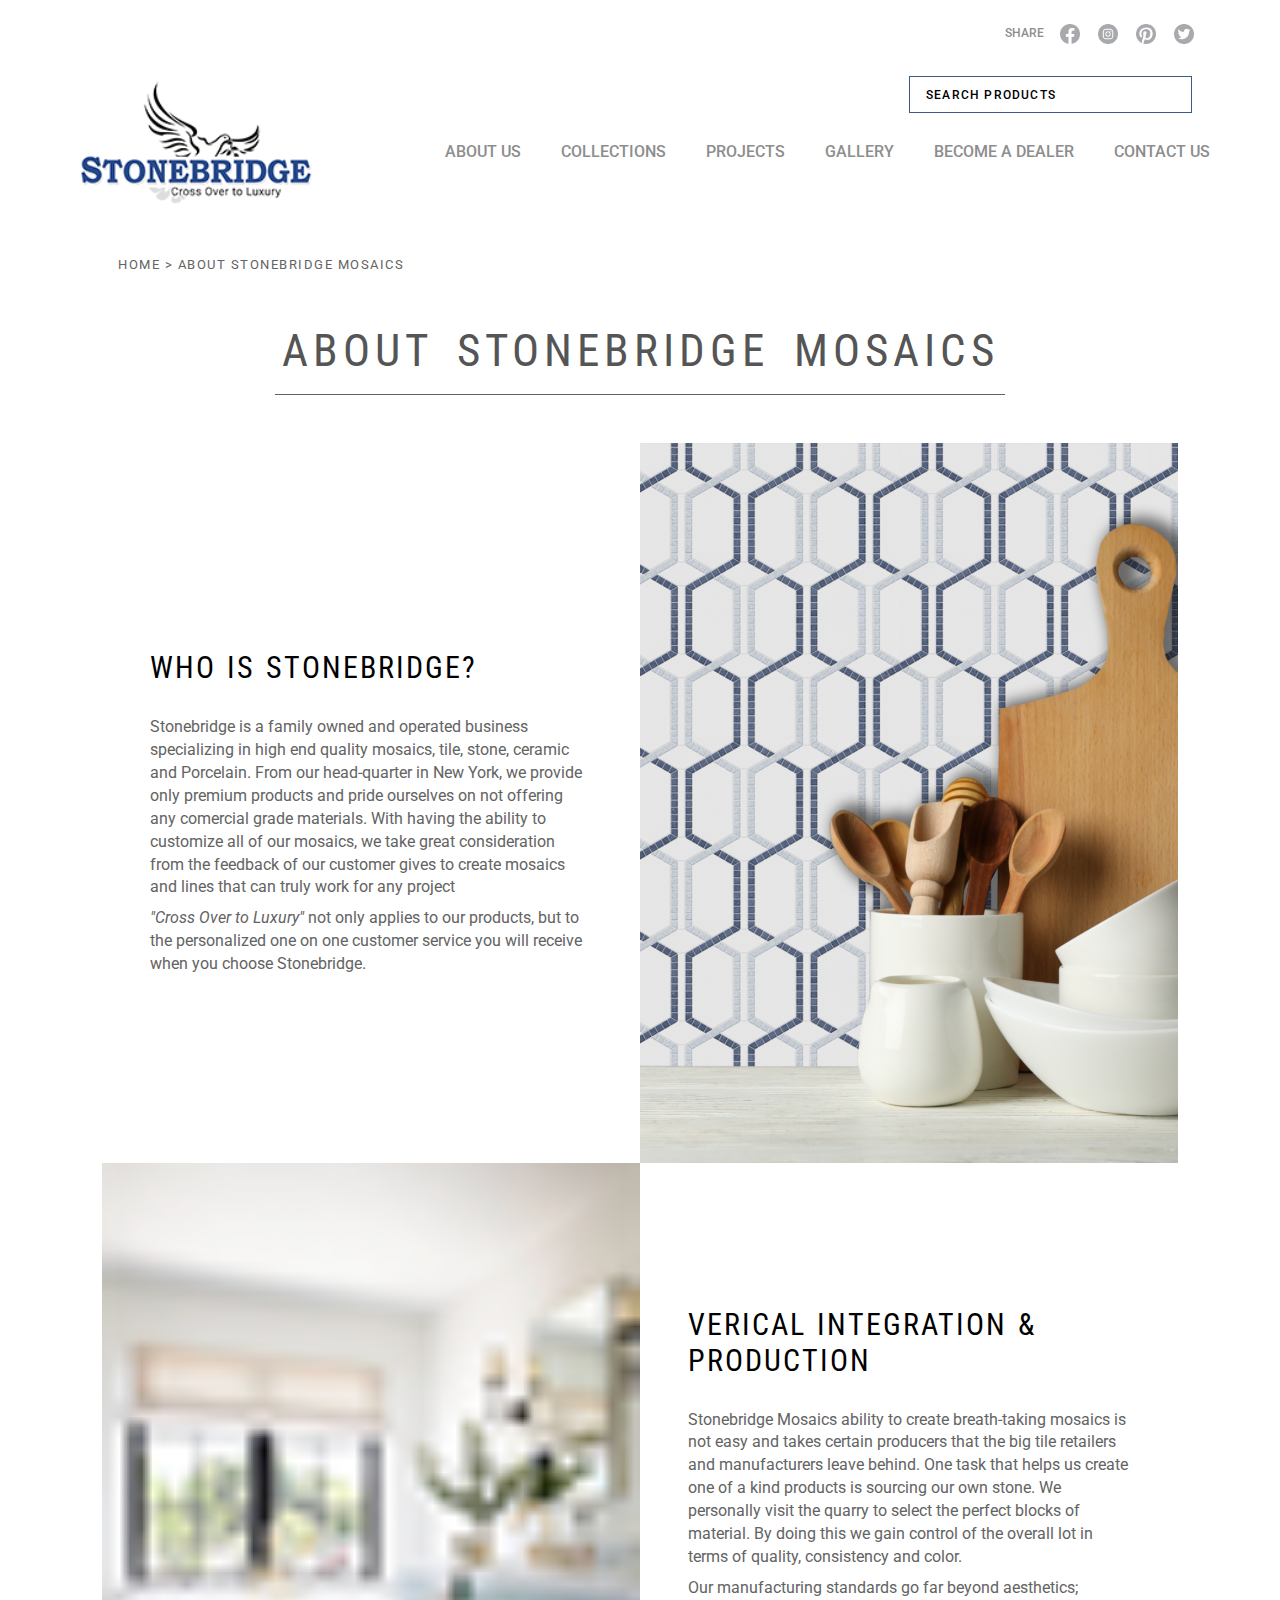
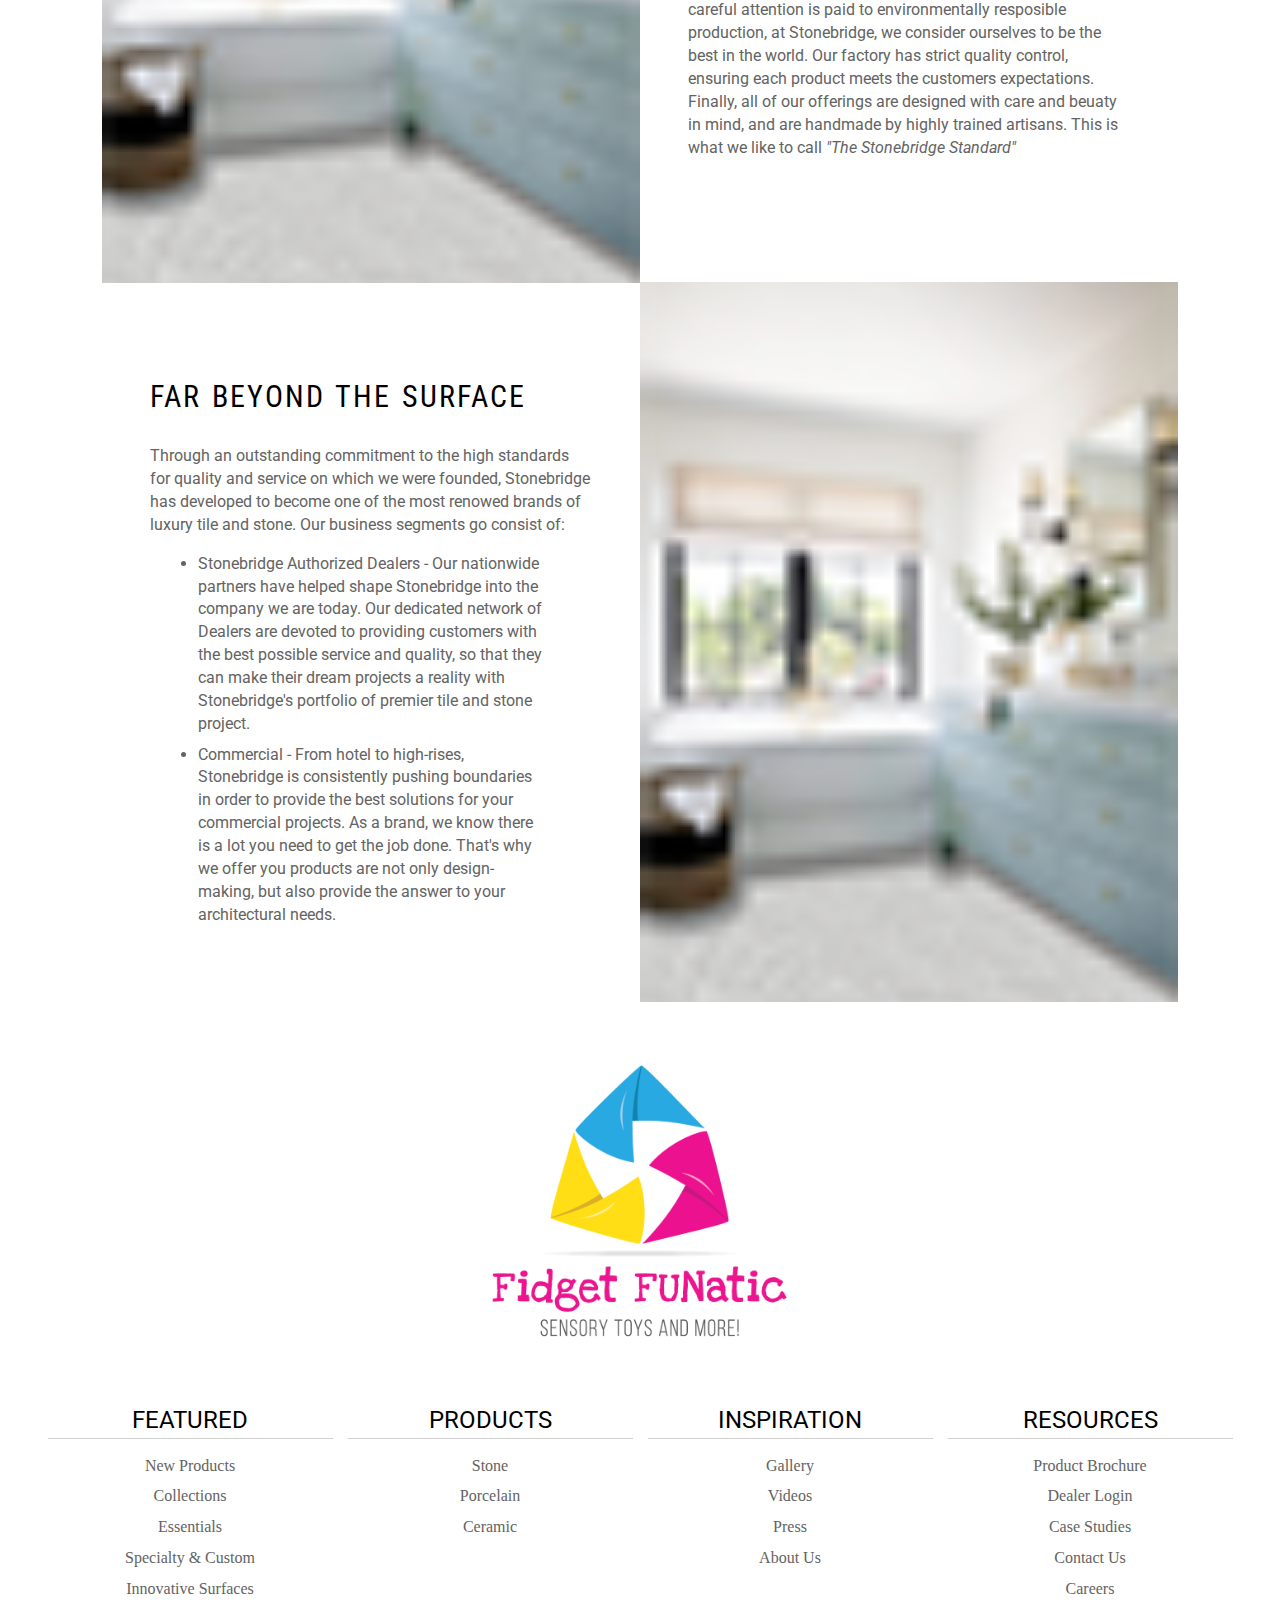
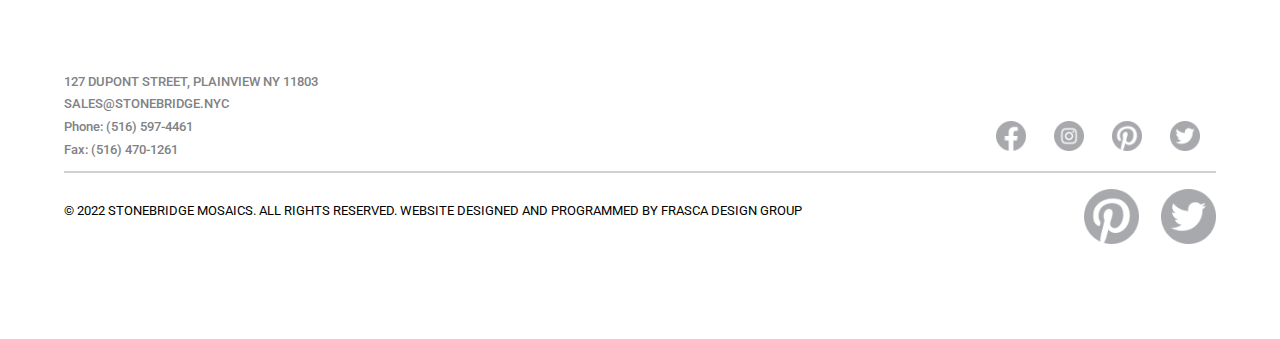
==== commit 9cc82026: "Working on Lazy Loading" ====
--- a/about.html
+++ b/about.html
@@ -102,7 +102,7 @@
             <!-- 2nd Section -->
             <div class="d-flex max-width-1100 container flex-column-reverse flex-lg-row justify-content-center align-items-center negative-margin-top-7">
                 <div class="flex-equal text-lg-left px-2 px-lg-0">
-                    <img class="height-750 width-595" src="./images/Grand Basket Calacatta Lagos Azul Install.png" alt="">
+                    <img loading="lazy" class="lazy height-750 width-595" src="./images/Grand Basket Calacatta Lagos Azul Install_small.png" data-src="./images/Grand Basket Calacatta Lagos Azul Install.png" alt="">
                 </div>
                 <div class="flex-equal text-lg-left px-2 px-lg-0 align-content-center">
                     <h3 class="text-uppercase font-2 fs-24 fs-lg-30 ls-3 fw-400 color-black px-lg-5 ws-2">Verical Integration & Production</h3>
@@ -135,7 +135,7 @@
                     </ul>
                 </div>
                 <div class="flex-equal text-lg-left px-2 px-lg-0">
-                    <img class="height-750 width-595" src="./images/Grand Basket Calacatta Lagos Azul Install.png" alt="">
+                    <img loading="lazy" class="lazy height-750 width-595" src="./images/Grand Basket Calacatta Lagos Azul Install_small.png" data-src="./images/Grand Basket Calacatta Lagos Azul Install.png" alt="">
                 </div>
             </div>
 
@@ -246,6 +246,9 @@
         </div>
     </footer>
 
+    <!-- JQUERY -->
+    <script src="https://code.jquery.com/jquery-3.6.0.min.js" integrity="sha256-/xUj+3OJU5yExlq6GSYGSHk7tPXikynS7ogEvDej/m4=" crossorigin="anonymous"></script>
+
     <script src="./js/scripts.js"></script>
 </body>
 </html>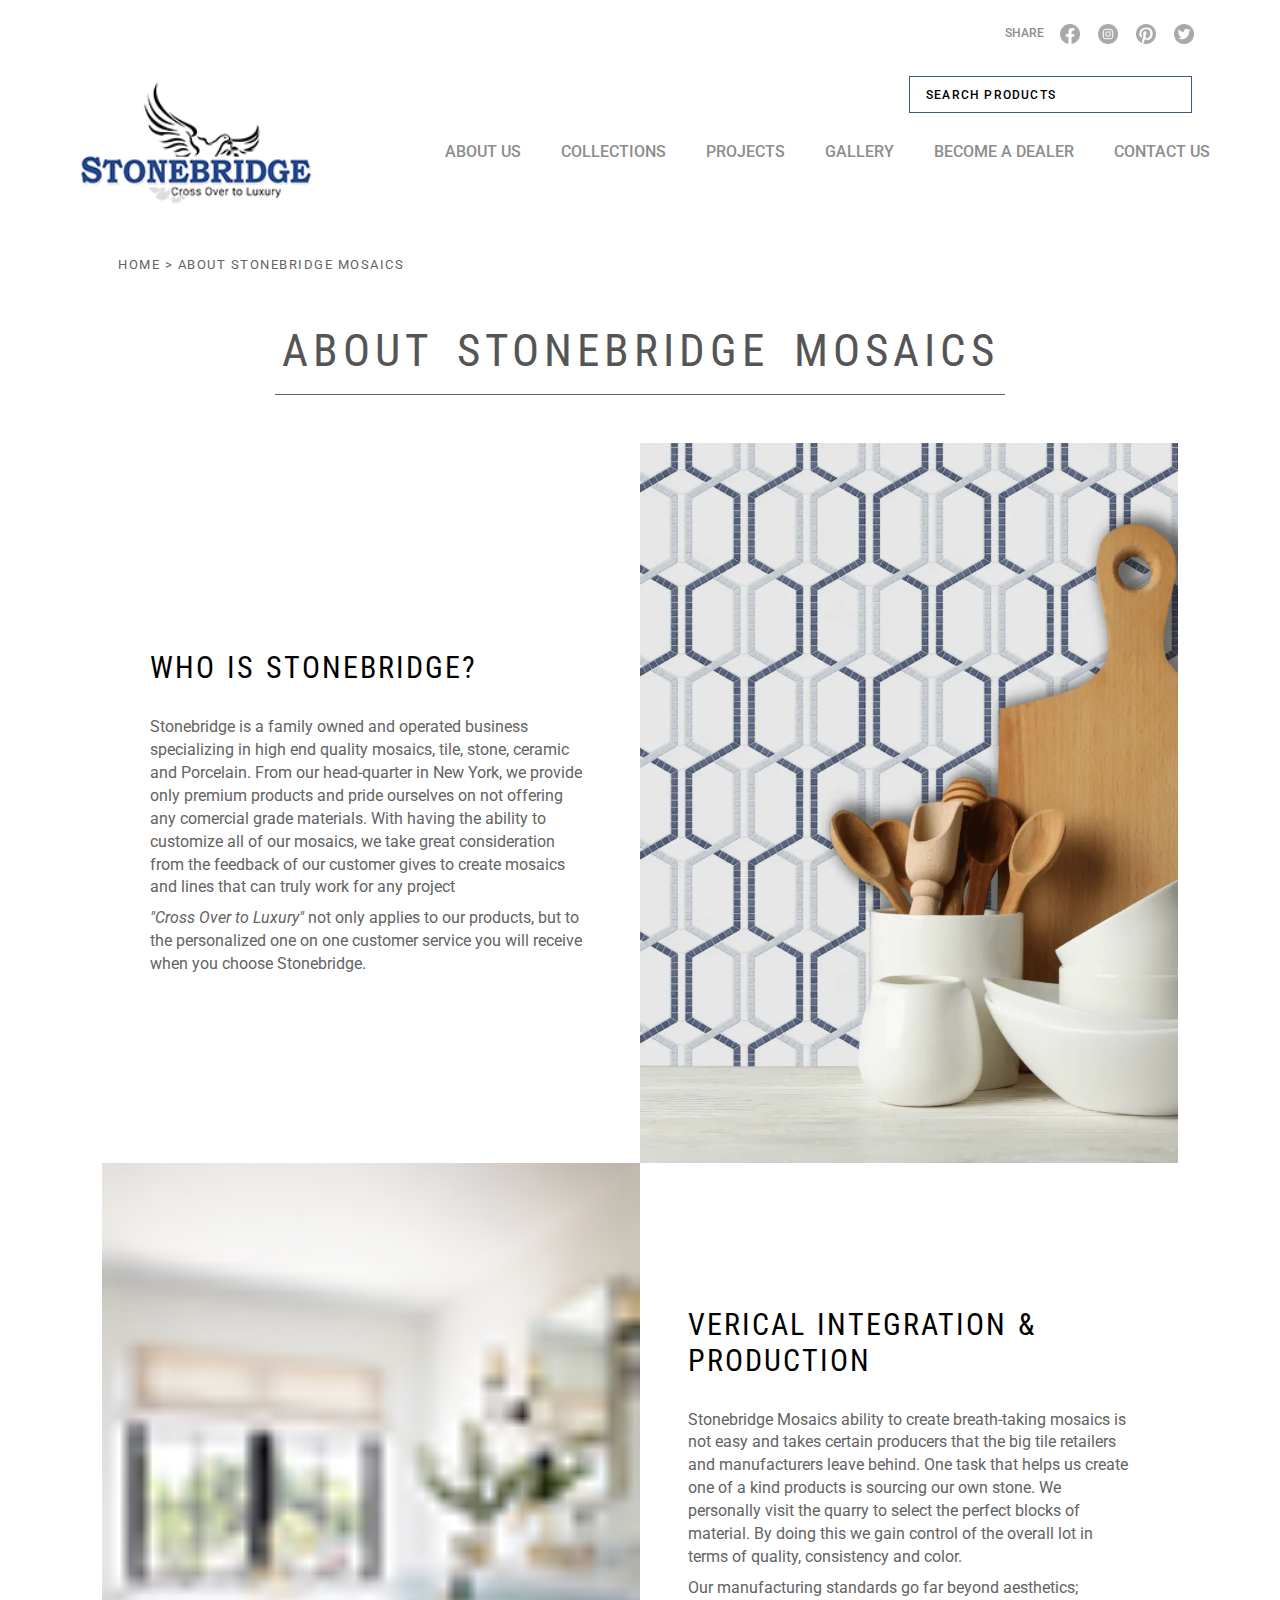
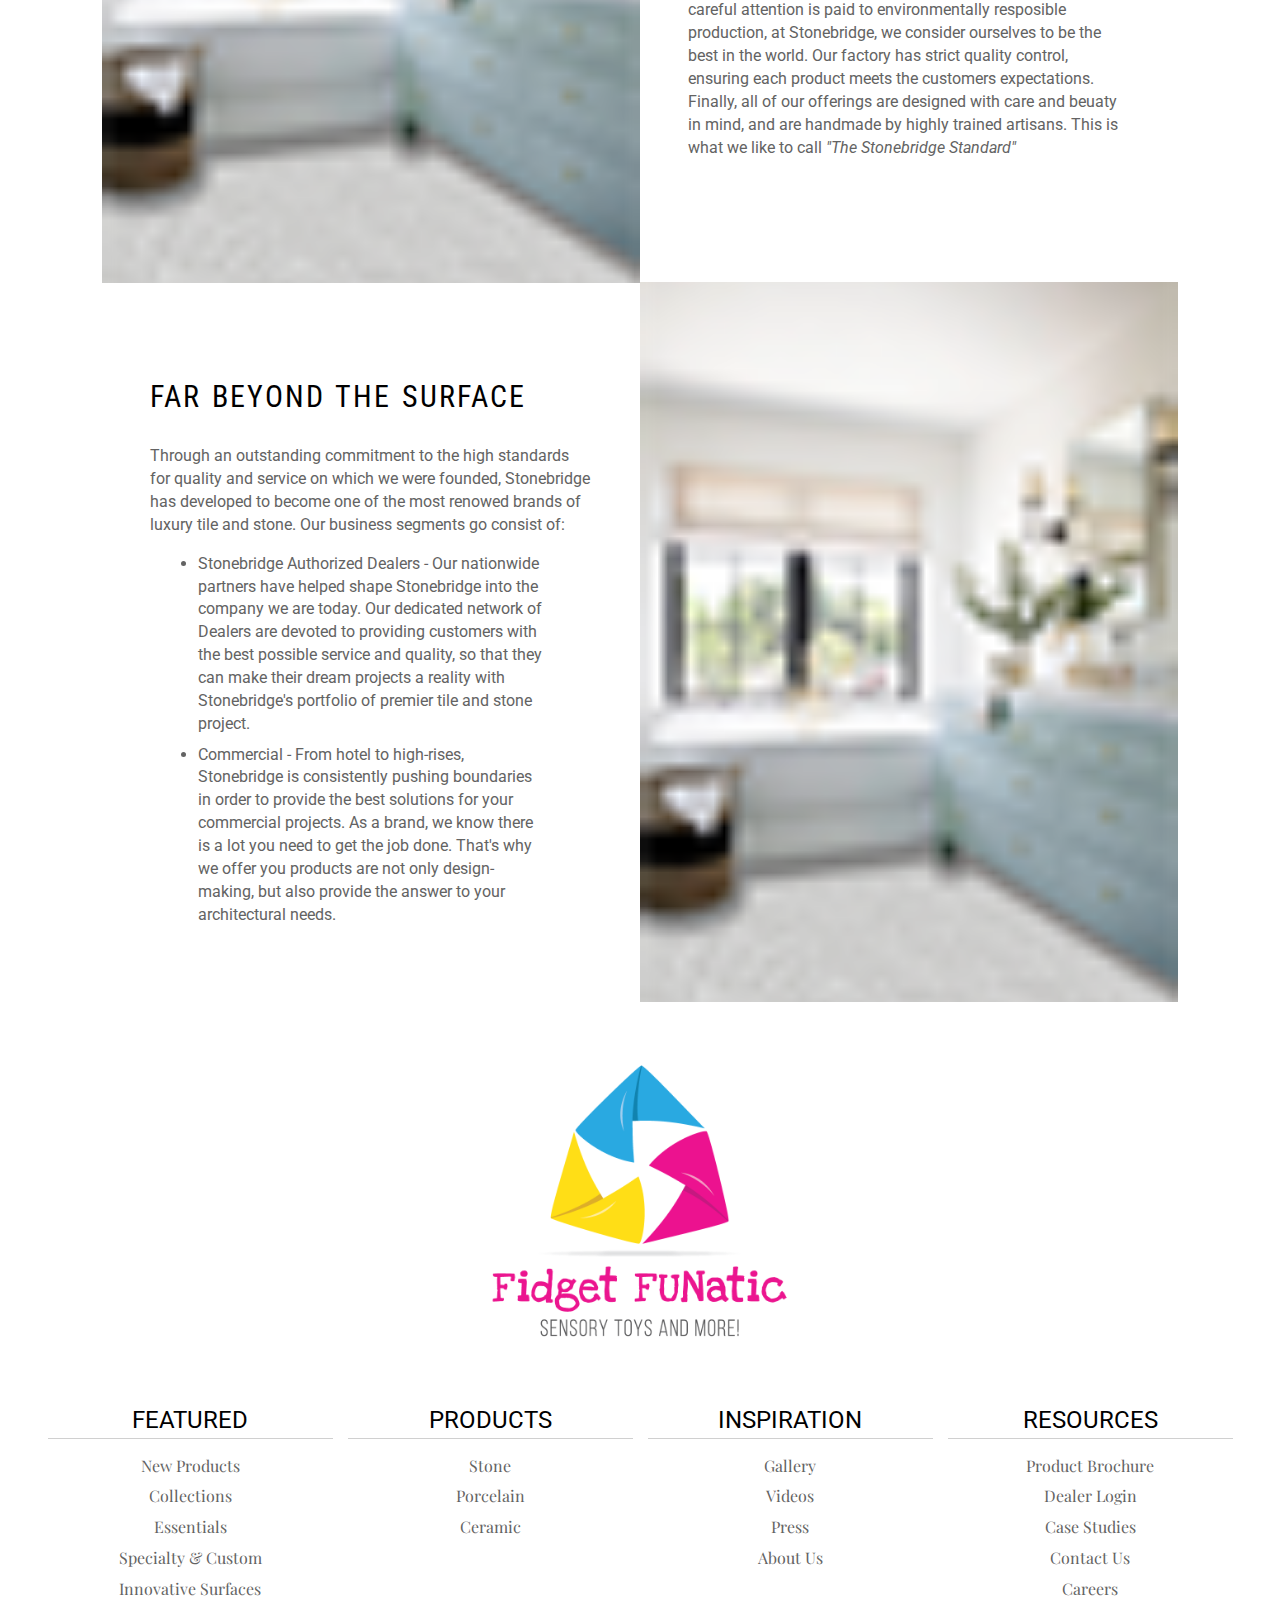
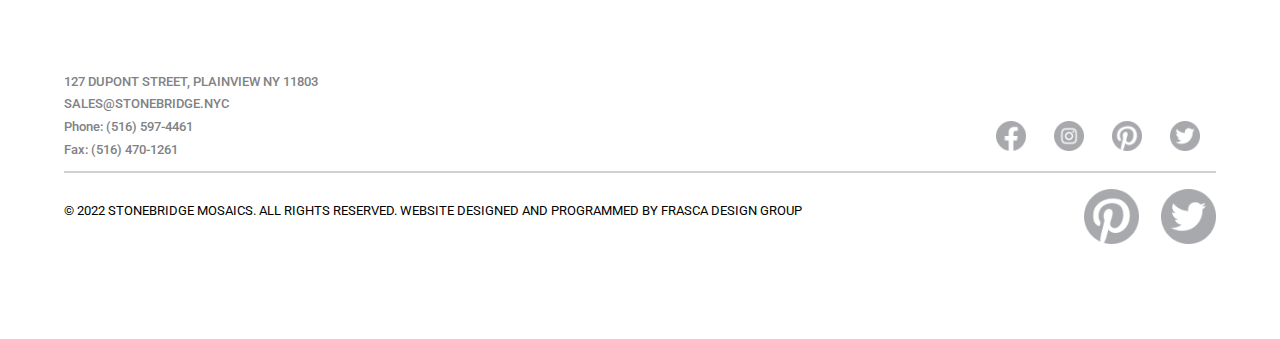
==== commit f1894d0b: "Changing all images" ====
--- a/about.html
+++ b/about.html
@@ -23,10 +23,10 @@
 
     <!-- CSS
     –––––––––––––––––––––––––––––––––––––––––––––––––– -->
-    <link rel="stylesheet" href="./css/style.min.css">
     <link rel="preconnect" href="https://fonts.googleapis.com">
     <link rel="preconnect" href="https://fonts.gstatic.com" crossorigin>
-    <link href="https://fonts.googleapis.com/css2?family=Roboto+Condensed:ital,wght@0,300;0,400;0,700;1,300;1,400;1,700&family=Roboto:ital,wght@0,100;0,300;0,400;0,500;0,700;0,900;1,100;1,300;1,400;1,500;1,700;1,900&display=swap" rel="stylesheet">
+    <link href="https://fonts.googleapis.com/css2?family=Roboto+Condensed:ital,wght@0,300;0,400;0,700;1,300;1,400;1,700&family=Roboto:ital,wght@0,100;0,300;0,400;0,500;0,700;0,900;1,100;1,300;1,400;1,500;1,700;1,900&family=Playfair+Display:ital,wght@0,400;0,500;0,600;0,700;0,800;0,900;1,400;1,500;1,600;1,700;1,800;1,900&display=swap" rel="stylesheet">
+    <link rel="stylesheet" href="./css/style.min.css">
 
 
     <!-- Favicon
@@ -39,7 +39,7 @@
         <!-- icons -->
         <!-- Remember to change to SVG -->
         <!-- <img src="./images/icons/facebook.svg" alt="Hello"/> -->
-        <div class="header__icons d-flex align-items-center justify-content-center justify-content-lg-end mt-4 mt-lg-4  pe-3 container mb-2 mb-lg-2">
+        <div class="header__icons d-none d-lg-flex align-items-center justify-content-center justify-content-lg-end mt-4 mt-lg-4  pe-3 container mb-2 mb-lg-2">
             <span class="fs-12 color-gray-3 fw-500 d-inline-block"> SHARE </span>
             <img class="ms-3" src="./images/icons/facebook.png" alt="Facebook Logo"/>
             <img src="./images/icons/instagram.png" alt="Instagram Logo"/>
@@ -47,18 +47,58 @@
             <img src="./images/icons/twitter.png" alt="Twitter Logo"/>
         </div>
 
-        <!-- LOGO -->
-        <div class="d-flex flex-column flex-lg-row justify-content-between align-items-center container px-lg-0">
+
+        <!-- MOBILE LOGO AND SEARCH ICON -->
+        <div class="d-flex d-lg-none align-items-center justify-content-around">
+            <!-- MOBILE HOME ICON -->
+            <div class="header__mobile-home">
+                <a href="./index.html"><img src="./images/icons/ContactUS.png" alt=""></a>
+            </div>
+
+            <!-- MOBILE LOGO -->
+            <div class="header__mobile-logo">
+                <a href="./index.html"><img src="./images/Logo/StoneBridge-Logo_tagline.png" alt=""></a>
+            </div>
+
+            <!-- MOBILE HAMBURGER -->
+            <div>
+                <div class="pt-1 gap-1 header__mobile-menu d-lg-none d-block hamburger-script" aria-label="Button Hamburger">
+                    <img src="./images/icons/hamburger.png" alt="Hamburger Icon">
+                </div>
+            </div>
+        </div>
+
+        <!-- MOBILE NAVLINKS -->
+        <div class="header__nav-links">
+            <nav>
+                <ul class="mobile-nav-script list-style-none d-none gap-2 text-uppercase fw-500 fs-16 color-gray-3 d-flex flex-column gap-2 align-content-center justify-content-center pb-4 ps-0 fw-600 text-center mt-3 mb-1">
+                    <li><a class="color-gray-3 hover-underline-animation" href="./about.html">About Us</a></li>
+                    <li><a class="color-gray-3 hover-underline-animation" href="#">Collections</a></li>
+                    <li><a class="color-gray-3 hover-underline-animation" href="#">Projects</a></li>
+                    <li><a class="color-gray-3 hover-underline-animation" href="./gallery.html">Gallery</a></li>
+                    <li><a class="color-gray-3 hover-underline-animation" href="#">Become A Dealer</a></li>
+                    <li><a class="color-gray-3 hover-underline-animation" href="./contact.html">Contact Us</a></li>
+                </ul>
+            </nav>
+
+        </div>
+
+
+        <!-- DESKTOP LOGO & NAV LINKS -->
+        <div class="d-none d-lg-flex flex-lg-row justify-content-between align-items-center container px-lg-0">
+            <!-- DESKTOP LOGO -->
             <div class="header__logo">
                 <a href="./index.html"><img src="./images/Logo/StoneBridge-Logo_tagline.png" alt=""></a>
             </div>
             <div class="header__nav p-relative ">
+                <!-- DESKTOP SEARCH BAR -->
                 <div class="header__search p-absolute">
                     <input class="px-3 fw-500 fs-12 color-black me-lg-2" type="text" placeholder="SEARCH PRODUCTS">
                 </div>
+                 <!-- DESKTOP NAV LINKS -->
                 <div class="header__nav-links mt-100 ">
                     <nav>
-                        <ul class=" list-style-none color-gray-3 d-none d-lg-flex flex-column flex-lg-row gap-2 text-uppercase fw-500 fs-16 color-gray-3">
+                        <ul class="list-style-none color-gray-3 d-none d-lg-flex flex-column flex-lg-row gap-2 text-uppercase fw-500 fs-16 color-gray-3">
                             <li><a class="color-gray-3 hover-underline-animation" href="./about.html">About Us</a></li>
                             <li><a class="color-gray-3 hover-underline-animation" href="#">Collections</a></li>
                             <li><a class="color-gray-3 hover-underline-animation" href="#">Projects</a></li>
@@ -76,15 +116,15 @@
 
     <main>
 
-        <div class="text-uppercase container px-5 mt-lg-4 ps-lg-5 ">
+        <div class="text-uppercase d-none d-lg-block container px-5 mt-lg-4 ps-lg-5 ">
             <span class="fs-13 ls-2"> <a href="#">Home</a> > About Stonebridge Mosaics</span>
         </div>
 
 
-        <section class="about-us mt-lg-5">
+        <section class="about-us mt-lg-5 mt-5">
             <h1 class=" mt-5 mt-lg-0 text-uppercase color-gray-5 font-2 text-center fs-30 fs-lg-45 fw-400 bb-gray bw-1 max-width-730 mx-auto ls-5 ws-4 pb-3 mb-3 mb-lg-5">About Stonebridge Mosaics</h1>
             <!-- 1st Section -->
-            <div class="d-flex max-width-1100 container flex-column flex-lg-row justify-content-center align-items-center">
+            <div class="d-flex max-width-1100 container flex-column-reverse flex-lg-row justify-content-center align-items-center">
                 <div class="flex-equal text-lg-left px-2 px-lg-0 align-content-center">
                     <h3 class="text-uppercase font-2 fs-24 fs-lg-30 ls-3 fw-400 color-black px-lg-5 ws-2">Who is stonebridge?</h3>
                     <p class="px-lg-5 mb-lg-1">
@@ -95,14 +135,14 @@
                     </p>
                 </div>
                 <div class="flex-equal">
-                    <img class="height-750 width-595" src="./images/Tahiti Install.png" alt="">
+                    <img class="height-750 width-595" src="./images/Tahiti Install.webp" alt="">
                 </div>
             </div>
 
             <!-- 2nd Section -->
-            <div class="d-flex max-width-1100 container flex-column-reverse flex-lg-row justify-content-center align-items-center negative-margin-top-7">
+            <div class="d-flex max-width-1100 container flex-column flex-lg-row justify-content-center align-items-center negative-margin-top-7">
                 <div class="flex-equal text-lg-left px-2 px-lg-0">
-                    <img loading="lazy" class="lazy height-750 width-595" src="./images/Grand Basket Calacatta Lagos Azul Install_small.png" data-src="./images/Grand Basket Calacatta Lagos Azul Install.png" alt="">
+                    <img loading="lazy" class="lazy height-750 width-595" src="./images/Grand Basket Calacatta Lagos Azul Install_small.png" data-src="./images/Grand Basket Calacatta Lagos Azul Install.webp" alt="">
                 </div>
                 <div class="flex-equal text-lg-left px-2 px-lg-0 align-content-center">
                     <h3 class="text-uppercase font-2 fs-24 fs-lg-30 ls-3 fw-400 color-black px-lg-5 ws-2">Verical Integration & Production</h3>
@@ -118,7 +158,7 @@
             </div>
 
             <!-- 3rd Section -->
-            <div class="d-flex max-width-1100 container flex-column flex-lg-row justify-content-center align-items-center negative-margin-top-7">
+            <div class="d-flex max-width-1100 container flex-column-reverse flex-lg-row justify-content-center align-items-center negative-margin-top-7">
                 <div class="flex-equal text-lg-left px-2 px-lg-0 align-content-center">
                     <h3 class="text-uppercase font-2 fs-24 fs-lg-30 ls-3 fw-400 color-black px-lg-5 ws-2">Far beyond the surface</h3>
                     <p class="px-lg-5">
@@ -135,7 +175,7 @@
                     </ul>
                 </div>
                 <div class="flex-equal text-lg-left px-2 px-lg-0">
-                    <img loading="lazy" class="lazy height-750 width-595" src="./images/Grand Basket Calacatta Lagos Azul Install_small.png" data-src="./images/Grand Basket Calacatta Lagos Azul Install.png" alt="">
+                    <img loading="lazy" class="lazy height-750 width-595" src="./images/Grand Basket Calacatta Lagos Azul Install_small.png" data-src="./images/Grand Basket Calacatta Lagos Azul Install.webp" alt="">
                 </div>
             </div>
 
@@ -247,8 +287,12 @@
     </footer>
 
     <!-- JQUERY -->
-    <script src="https://code.jquery.com/jquery-3.6.0.min.js" integrity="sha256-/xUj+3OJU5yExlq6GSYGSHk7tPXikynS7ogEvDej/m4=" crossorigin="anonymous"></script>
+    <script src="./js/jQuery.js"></script>
+
+    <!-- OWL CAROUSEL -->
+    <script src="./js/OwlCarousel/dist/owl.carousel.min.js"></script>
 
     <script src="./js/scripts.js"></script>
+
 </body>
 </html>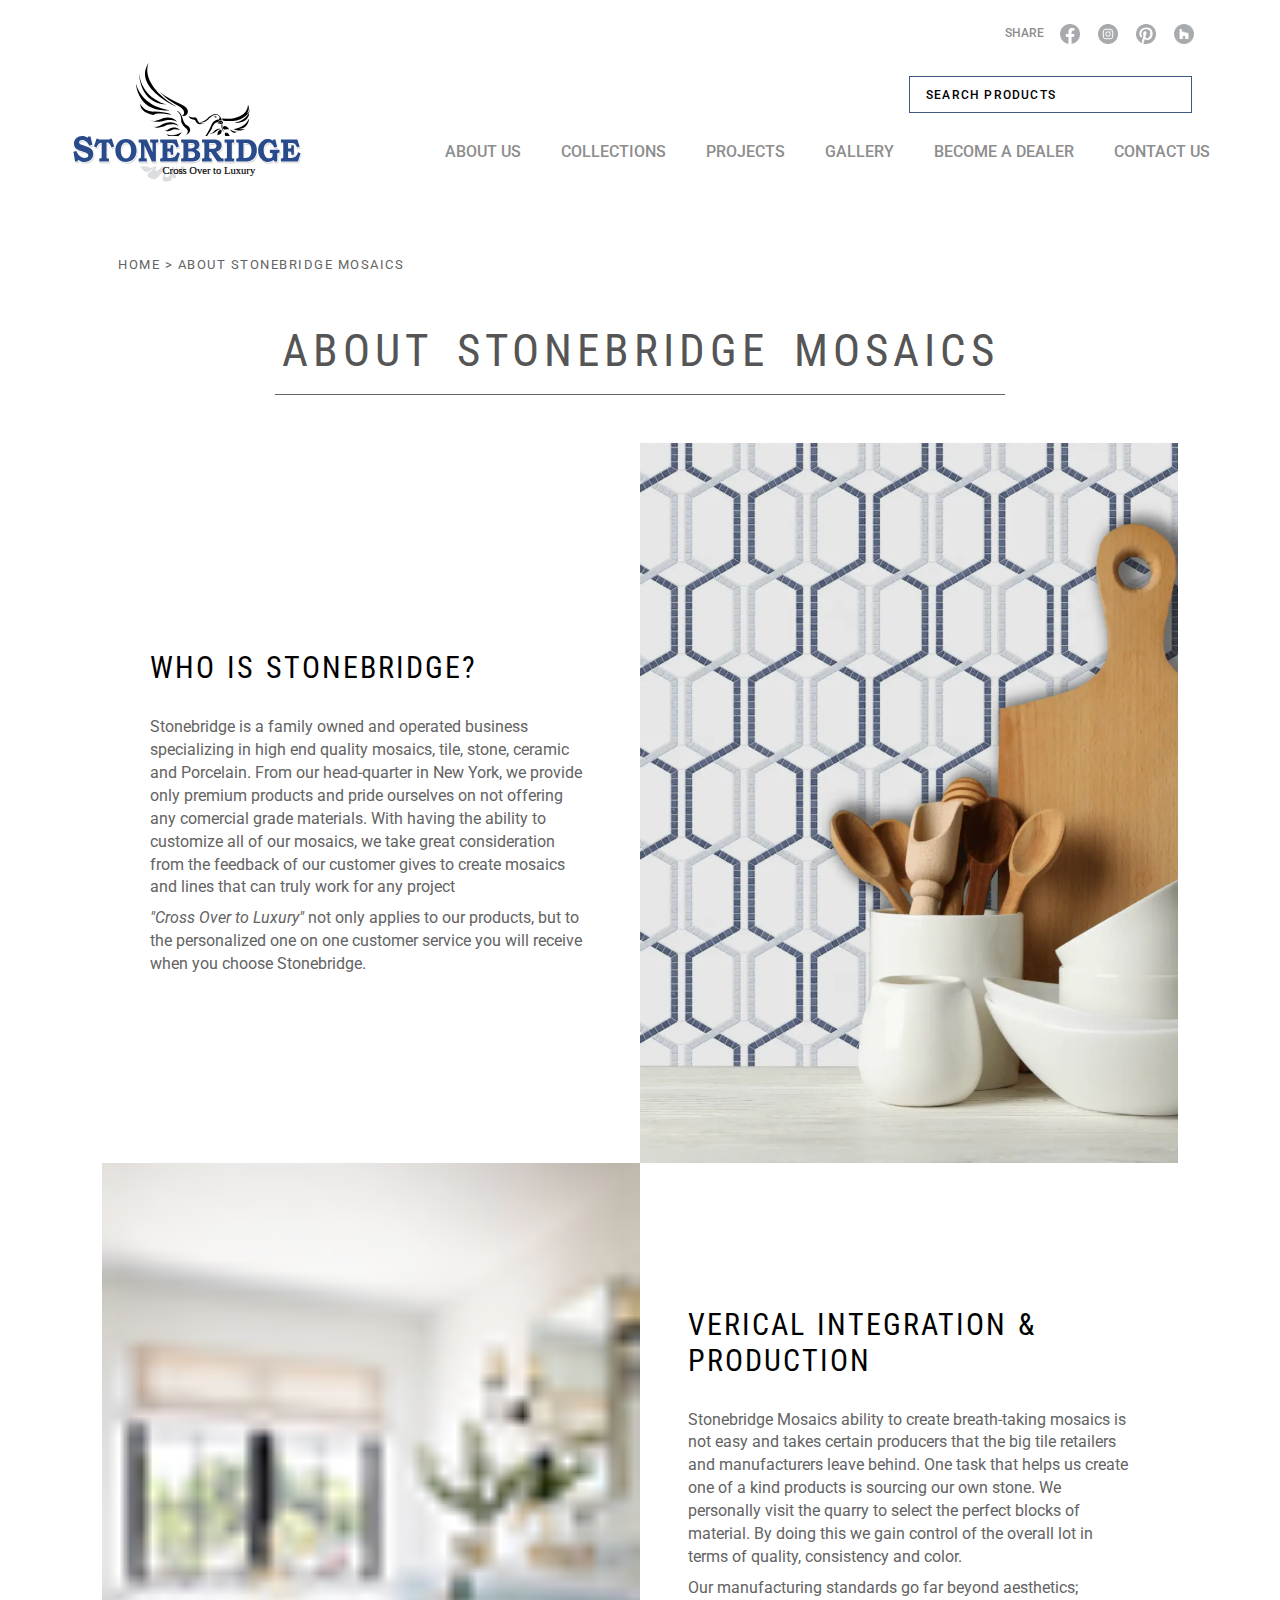
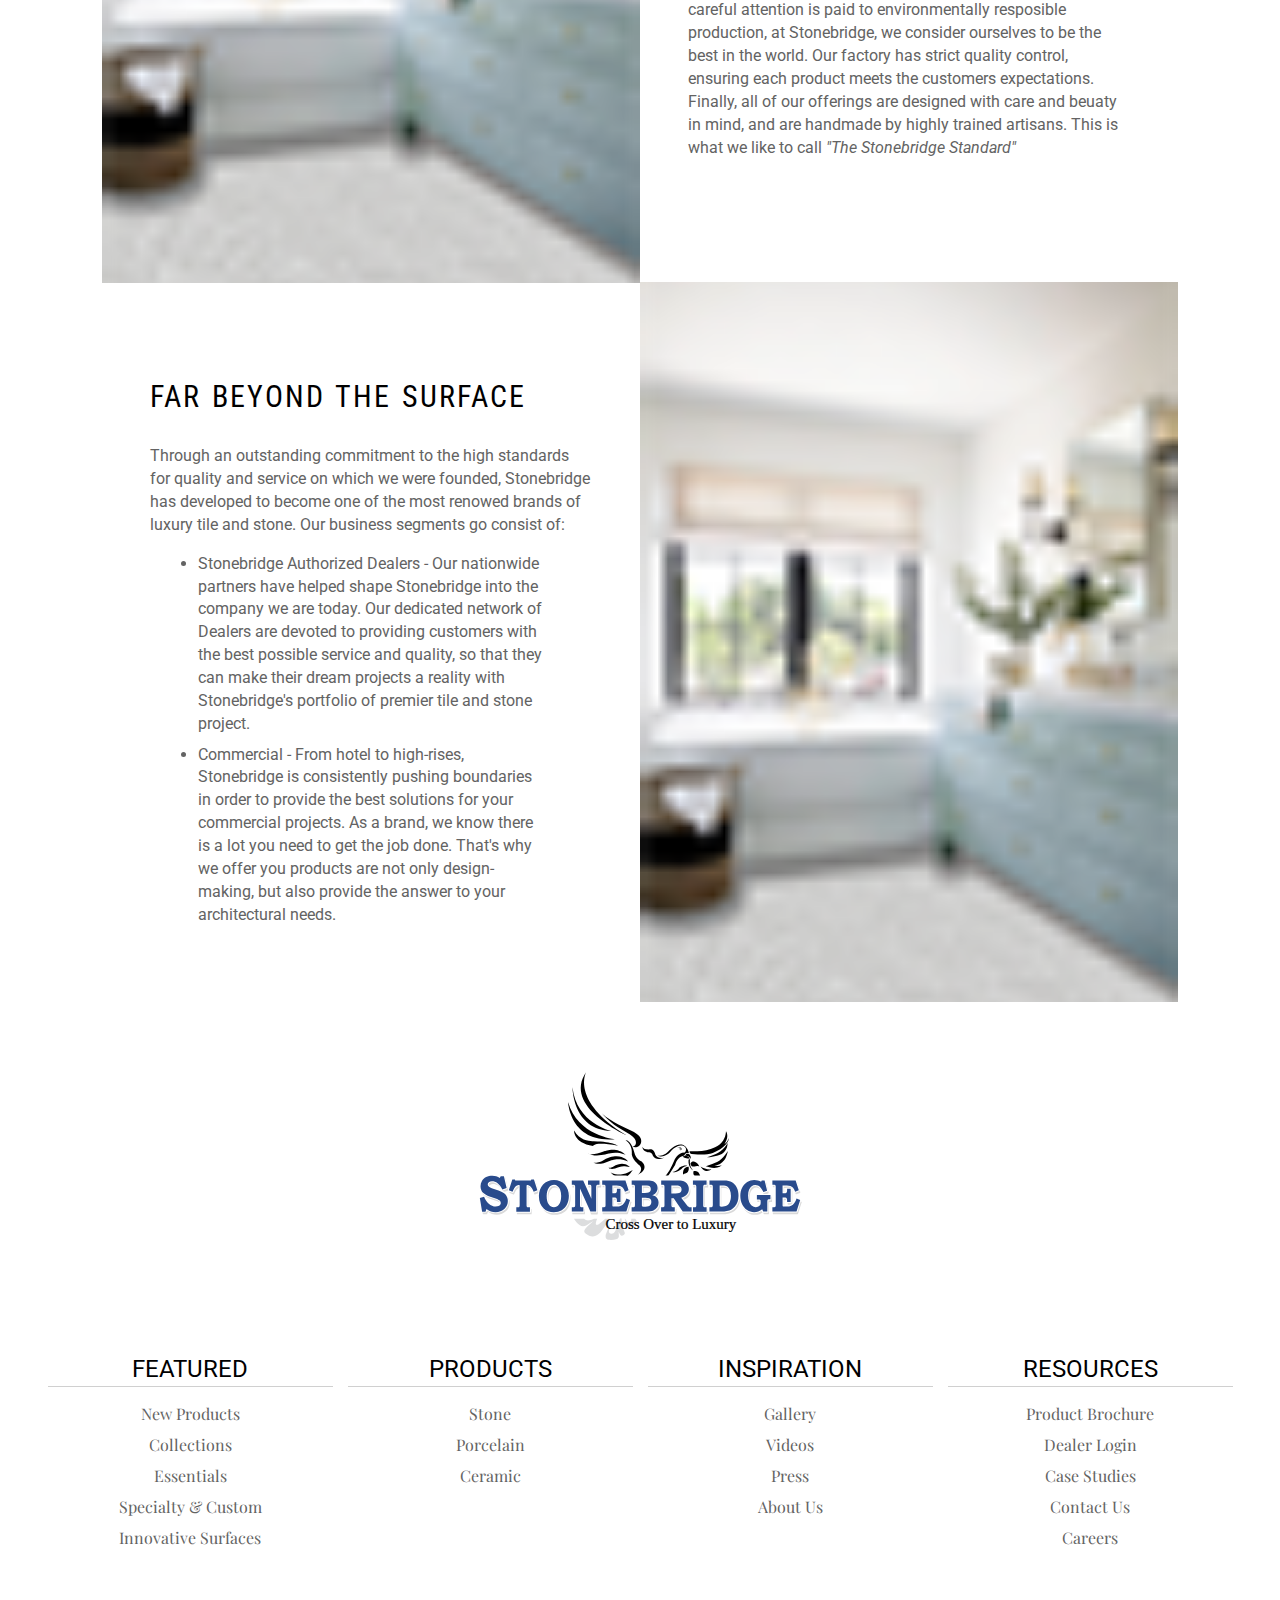
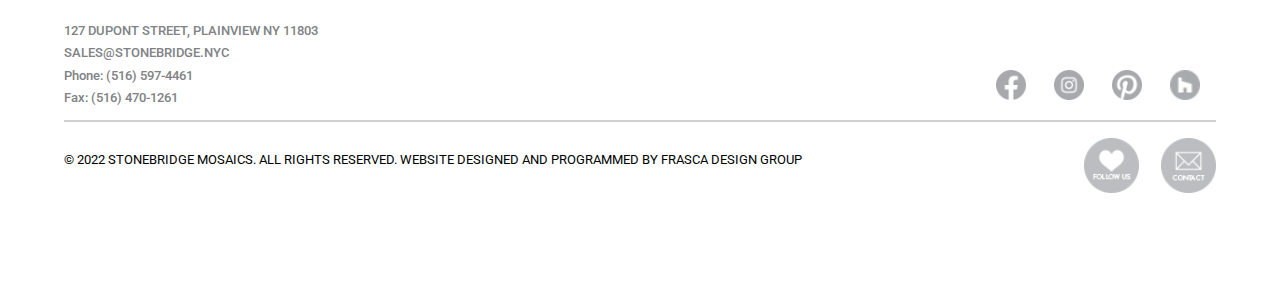
==== commit 5d94edd9: "Changing all images" ====
--- a/about.html
+++ b/about.html
@@ -31,7 +31,7 @@
 
     <!-- Favicon
     –––––––––––––––––––––––––––––––––––––––––––––––––– -->
-    <link rel="icon" type="image/png" href="./images/Logo/StoneBridge-Logo_tagline.png" />
+    <link rel="icon" type="image/png" href="./images/Logo/StoneBridge-Logo.svg" />
 
 </head>
 <body>
@@ -44,7 +44,7 @@
             <img class="ms-3" src="./images/icons/facebook.png" alt="Facebook Logo"/>
             <img src="./images/icons/instagram.png" alt="Instagram Logo"/>
             <img src="./images/icons/pinterest.png" alt="pinterest Logo"/>
-            <img src="./images/icons/twitter.png" alt="Twitter Logo"/>
+            <img src="./images/icons/houzz.png" alt="Twitter Logo"/>
         </div>
 
 
@@ -57,7 +57,7 @@
 
             <!-- MOBILE LOGO -->
             <div class="header__mobile-logo">
-                <a href="./index.html"><img src="./images/Logo/StoneBridge-Logo_tagline.png" alt=""></a>
+                <a href="./index.html"><img src="./images/Logo/StoneBridge-Logo.svg" alt=""></a>
             </div>
 
             <!-- MOBILE HAMBURGER -->
@@ -88,7 +88,7 @@
         <div class="d-none d-lg-flex flex-lg-row justify-content-between align-items-center container px-lg-0">
             <!-- DESKTOP LOGO -->
             <div class="header__logo">
-                <a href="./index.html"><img src="./images/Logo/StoneBridge-Logo_tagline.png" alt=""></a>
+                <a href="./index.html"><img src="./images/Logo/StoneBridge-Logo.svg" alt=""></a>
             </div>
             <div class="header__nav p-relative ">
                 <!-- DESKTOP SEARCH BAR -->
@@ -189,7 +189,7 @@
         <!-- LOGO -->
         <div class="mx-auto mb-lg-3 width-330">
             <a href="./index.html">
-                <img src="./images/Logo/FidgetFUNatic-Logo.png" alt="">
+                <img src="./images/Logo/StoneBridge-Logo.svg" alt="">
             </a>
         </div>
 
@@ -264,7 +264,7 @@
                             <img src="./images/icons/pinterest.png" alt="pinterest Logo"/>
                         </a>
                         <a href="#">
-                            <img src="./images/icons/twitter.png" alt="Twitter Logo"/>
+                            <img src="./images/icons/houzz.png" alt="Twitter Logo"/>
                         </a>
                     </div>
             
@@ -276,10 +276,10 @@
                 </div>
                 <div class="footer__contact">
                     <a href="#">
-                        <img src="./images/icons/pinterest.png" alt="pinterest Logo"/>
+                        <img src="./images/icons/FollowUS.png" alt="Follow Us"/>
                     </a>
                     <a href="#">
-                        <img src="./images/icons/twitter.png" alt="Twitter Logo"/>
+                        <img src="./images/icons/ContactUS.png" alt="Contact Us"/>
                     </a>
                 </div>
             </div>
